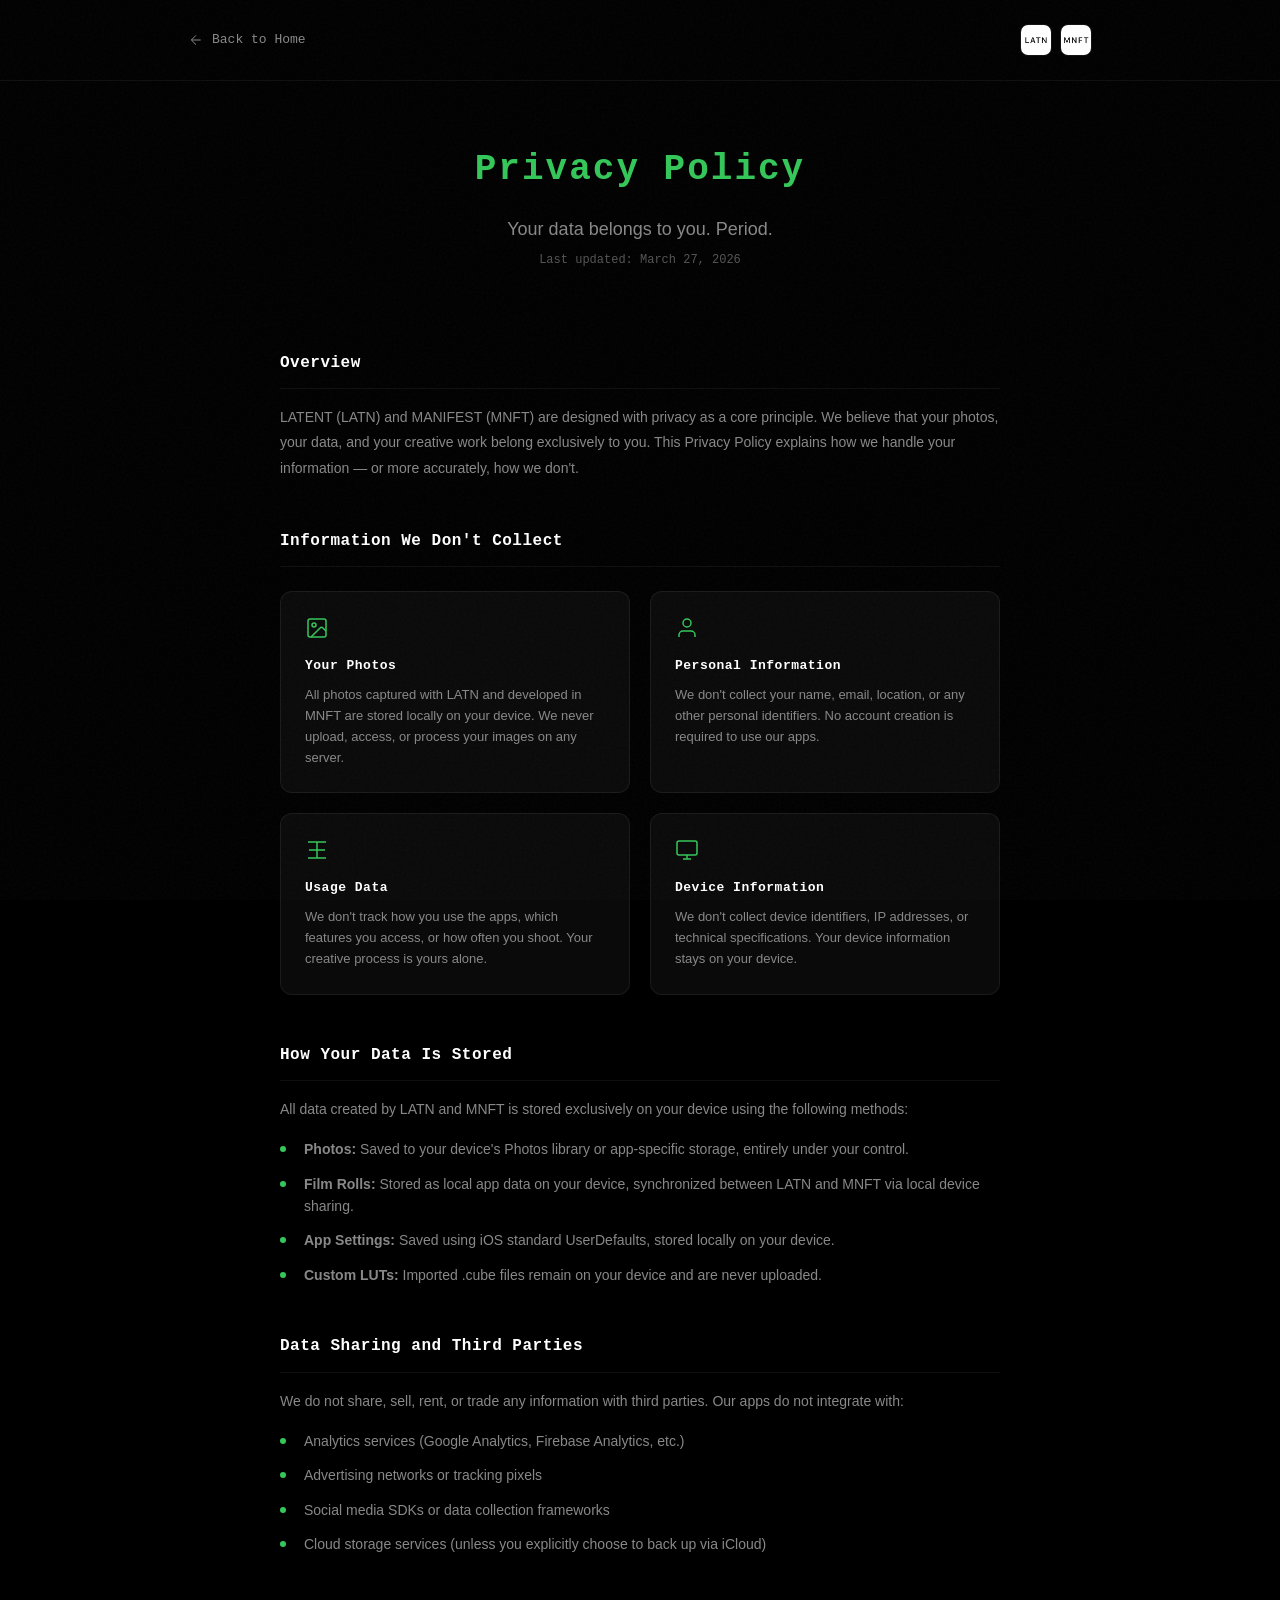
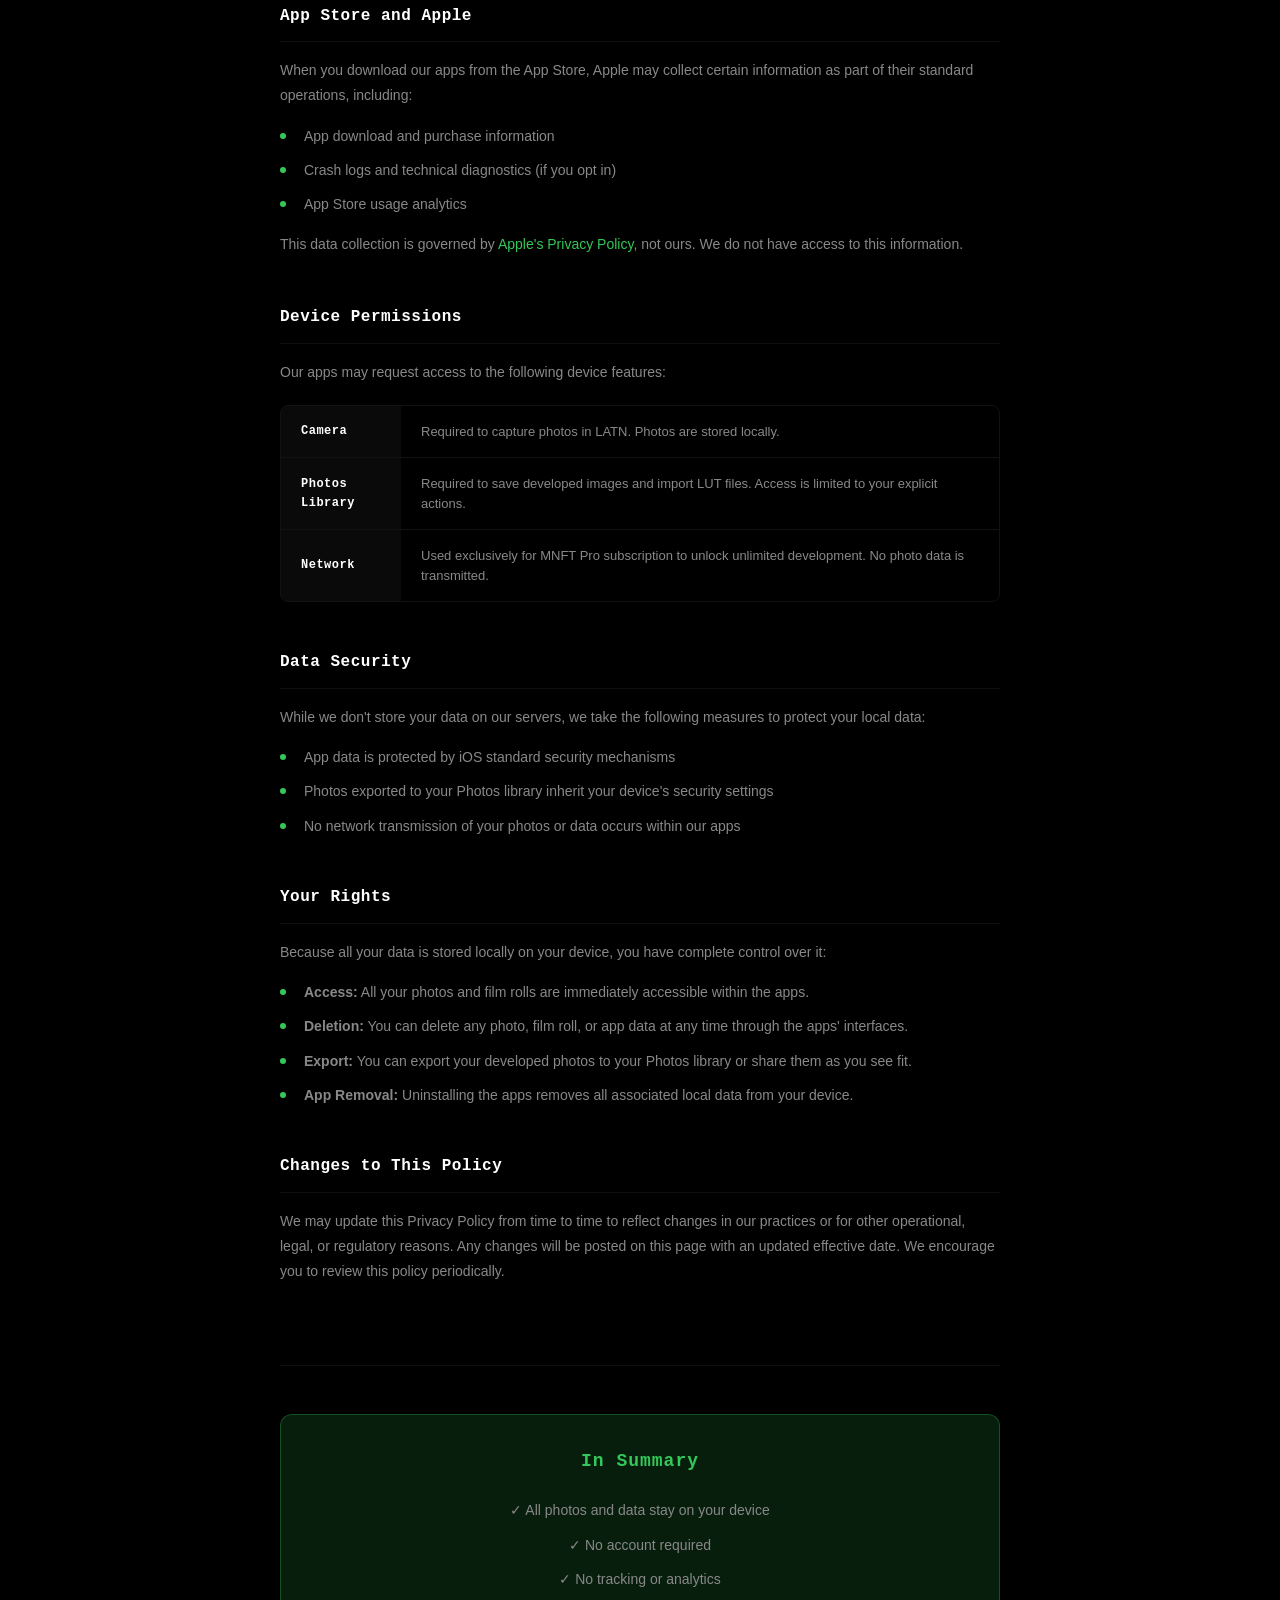
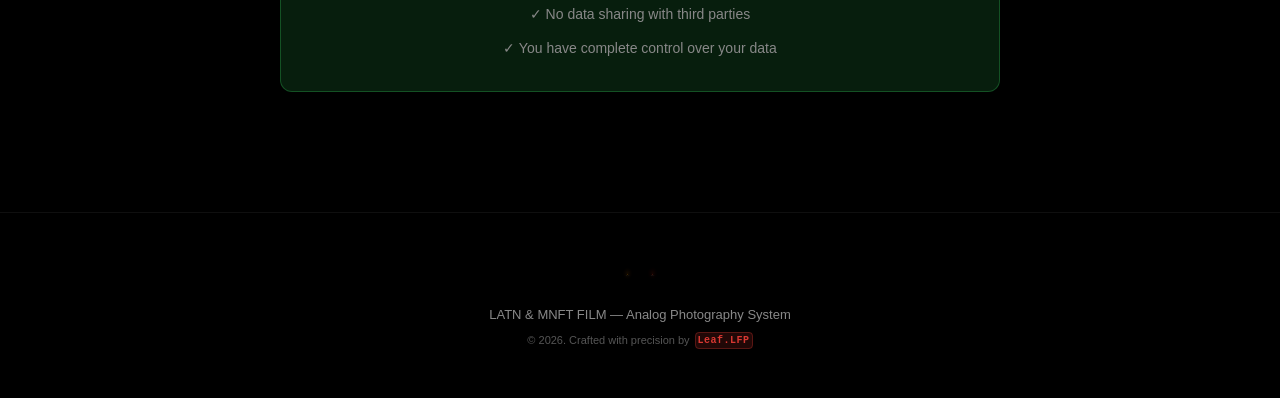
==== privacy.html @ 9d6c6aa2 "Add privacy policy page with Learn More button - Add Learn More button to privacy section on homepag" ====
<!DOCTYPE html>
<html lang="en">
<head>
    <meta charset="UTF-8">
    <meta name="viewport" content="width=device-width, initial-scale=1.0">
    <title>Privacy Policy — LATENT & MANIFEST</title>
    <meta name="description" content="Privacy Policy for LATENT & MANIFEST Analog Photography System">
    <link rel="stylesheet" href="css/style.css">
    <link rel="stylesheet" href="css/privacy.css">
    <link rel="icon" type="image/jpeg" href="assets/images/LATN-B.jpg">
</head>
<body>
    <!-- 全局胶片颗粒 -->
    <div class="grain-overlay"></div>

    <!-- Header -->
    <header class="privacy-header">
        <div class="container">
            <a href="index.html" class="back-link">
                <svg viewBox="0 0 24 24" fill="none" stroke="currentColor" stroke-width="1.5">
                    <line x1="19" y1="12" x2="5" y2="12"/>
                    <polyline points="12 19 5 12 12 5"/>
                </svg>
                <span data-i18n="back-home">返回首页</span>
            </a>
            <div class="header-brand">
                <img src="assets/images/LATN-W.jpg" alt="LATENT" class="header-icon" />
                <img src="assets/images/MNFT-W.jpg" alt="MANIFEST" class="header-icon" />
            </div>
        </div>
    </header>

    <!-- Main Content -->
    <main class="privacy-main">
        <div class="container">
            <div class="privacy-hero">
                <h1 class="privacy-title" data-i18n="privacy-title">Privacy Policy</h1>
                <p class="privacy-subtitle" data-i18n="privacy-subtitle">Your data belongs to you. Period.</p>
                <p class="privacy-date" data-i18n="privacy-date">Last updated: March 27, 2026</p>
            </div>

            <div class="privacy-content">
                <!-- Overview -->
                <section class="privacy-section-detail">
                    <h2 data-i18n="overview-title">Overview</h2>
                    <p data-i18n="overview-desc">LATENT (LATN) and MANIFEST (MNFT) are designed with privacy as a core principle. We believe that your photos, your data, and your creative work belong exclusively to you. This Privacy Policy explains how we handle your information — or more accurately, how we don't.</p>
                </section>

                <!-- Data Collection -->
                <section class="privacy-section-detail">
                    <h2 data-i18n="collection-title">Information We Don't Collect</h2>
                    <div class="privacy-grid">
                        <div class="privacy-item">
                            <div class="privacy-item-icon">
                                <svg viewBox="0 0 24 24" fill="none" stroke="currentColor" stroke-width="1.5">
                                    <rect x="3" y="3" width="18" height="18" rx="2"/>
                                    <circle cx="9" cy="9" r="2"/>
                                    <path d="M21 15l-3.086-3.086a2 2 0 0 0-2.828 0L6 21"/>
                                </svg>
                            </div>
                            <h3 data-i18n="collection-photos-title">Your Photos</h3>
                            <p data-i18n="collection-photos-desc">All photos captured with LATN and developed in MNFT are stored locally on your device. We never upload, access, or process your images on any server.</p>
                        </div>
                        <div class="privacy-item">
                            <div class="privacy-item-icon">
                                <svg viewBox="0 0 24 24" fill="none" stroke="currentColor" stroke-width="1.5">
                                    <path d="M20 21v-2a4 4 0 0 0-4-4H8a4 4 0 0 0-4 4v2"/>
                                    <circle cx="12" cy="7" r="4"/>
                                </svg>
                            </div>
                            <h3 data-i18n="collection-personal-title">Personal Information</h3>
                            <p data-i18n="collection-personal-desc">We don't collect your name, email, location, or any other personal identifiers. No account creation is required to use our apps.</p>
                        </div>
                        <div class="privacy-item">
                            <div class="privacy-item-icon">
                                <svg viewBox="0 0 24 24" fill="none" stroke="currentColor" stroke-width="1.5">
                                    <path d="M12 20h9M12 20V4m0 16l-9 0M12 4l9 0M12 4l-9 0"/>
                                    <line x1="4" y1="12" x2="20" y2="12"/>
                                </svg>
                            </div>
                            <h3 data-i18n="collection-usage-title">Usage Data</h3>
                            <p data-i18n="collection-usage-desc">We don't track how you use the apps, which features you access, or how often you shoot. Your creative process is yours alone.</p>
                        </div>
                        <div class="privacy-item">
                            <div class="privacy-item-icon">
                                <svg viewBox="0 0 24 24" fill="none" stroke="currentColor" stroke-width="1.5">
                                    <rect x="2" y="3" width="20" height="14" rx="2" ry="2"/>
                                    <line x1="8" y1="21" x2="16" y2="21"/>
                                    <line x1="12" y1="17" x2="12" y2="21"/>
                                </svg>
                            </div>
                            <h3 data-i18n="collection-device-title">Device Information</h3>
                            <p data-i18n="collection-device-desc">We don't collect device identifiers, IP addresses, or technical specifications. Your device information stays on your device.</p>
                        </div>
                    </div>
                </section>

                <!-- Local Storage -->
                <section class="privacy-section-detail">
                    <h2 data-i18n="storage-title">How Your Data Is Stored</h2>
                    <p data-i18n="storage-intro">All data created by LATN and MNFT is stored exclusively on your device using the following methods:</p>
                    <ul class="privacy-list">
                        <li data-i18n="storage-item1"><strong>Photos:</strong> Saved to your device's Photos library or app-specific storage, entirely under your control.</li>
                        <li data-i18n="storage-item2"><strong>Film Rolls:</strong> Stored as local app data on your device, synchronized between LATN and MNFT via local device sharing.</li>
                        <li data-i18n="storage-item3"><strong>App Settings:</strong> Saved using iOS standard UserDefaults, stored locally on your device.</li>
                        <li data-i18n="storage-item4"><strong>Custom LUTs:</strong> Imported .cube files remain on your device and are never uploaded.</li>
                    </ul>
                </section>

                <!-- Data Sharing -->
                <section class="privacy-section-detail">
                    <h2 data-i18n="sharing-title">Data Sharing and Third Parties</h2>
                    <p data-i18n="sharing-desc">We do not share, sell, rent, or trade any information with third parties. Our apps do not integrate with:</p>
                    <ul class="privacy-list">
                        <li data-i18n="sharing-item1">Analytics services (Google Analytics, Firebase Analytics, etc.)</li>
                        <li data-i18n="sharing-item2">Advertising networks or tracking pixels</li>
                        <li data-i18n="sharing-item3">Social media SDKs or data collection frameworks</li>
                        <li data-i18n="sharing-item4">Cloud storage services (unless you explicitly choose to back up via iCloud)</li>
                    </ul>
                </section>

                <!-- App Store Data -->
                <section class="privacy-section-detail">
                    <h2 data-i18n="appstore-title">App Store and Apple</h2>
                    <p data-i18n="appstore-desc">When you download our apps from the App Store, Apple may collect certain information as part of their standard operations, including:</p>
                    <ul class="privacy-list">
                        <li data-i18n="appstore-item1">App download and purchase information</li>
                        <li data-i18n="appstore-item2">Crash logs and technical diagnostics (if you opt in)</li>
                        <li data-i18n="appstore-item3">App Store usage analytics</li>
                    </ul>
                    <p data-i18n="appstore-note">This data collection is governed by <a href="https://www.apple.com/legal/privacy/" target="_blank" rel="noopener noreferrer">Apple's Privacy Policy</a>, not ours. We do not have access to this information.</p>
                </section>

                <!-- Permissions -->
                <section class="privacy-section-detail">
                    <h2 data-i18n="permissions-title">Device Permissions</h2>
                    <p data-i18n="permissions-desc">Our apps may request access to the following device features:</p>
                    <div class="permissions-table">
                        <div class="permission-row">
                            <div class="permission-name" data-i18n="perm-camera">Camera</div>
                            <div class="permission-purpose" data-i18n="perm-camera-desc">Required to capture photos in LATN. Photos are stored locally.</div>
                        </div>
                        <div class="permission-row">
                            <div class="permission-name" data-i18n="perm-photos">Photos Library</div>
                            <div class="permission-purpose" data-i18n="perm-photos-desc">Required to save developed images and import LUT files. Access is limited to your explicit actions.</div>
                        </div>
                        <div class="permission-row">
                            <div class="permission-name" data-i18n="perm-network">Network</div>
                            <div class="permission-purpose" data-i18n="perm-network-desc">Used exclusively for MNFT Pro subscription to unlock unlimited development. No photo data is transmitted.</div>
                        </div>
                    </div>
                </section>

                <!-- Data Security -->
                <section class="privacy-section-detail">
                    <h2 data-i18n="security-title">Data Security</h2>
                    <p data-i18n="security-desc">While we don't store your data on our servers, we take the following measures to protect your local data:</p>
                    <ul class="privacy-list">
                        <li data-i18n="security-item1">App data is protected by iOS standard security mechanisms</li>
                        <li data-i18n="security-item2">Photos exported to your Photos library inherit your device's security settings</li>
                        <li data-i18n="security-item3">No network transmission of your photos or data occurs within our apps</li>
                    </ul>
                </section>

                <!-- Your Rights -->
                <section class="privacy-section-detail">
                    <h2 data-i18n="rights-title">Your Rights</h2>
                    <p data-i18n="rights-desc">Because all your data is stored locally on your device, you have complete control over it:</p>
                    <ul class="privacy-list">
                        <li data-i18n="rights-item1"><strong>Access:</strong> All your photos and film rolls are immediately accessible within the apps.</li>
                        <li data-i18n="rights-item2"><strong>Deletion:</strong> You can delete any photo, film roll, or app data at any time through the apps' interfaces.</li>
                        <li data-i18n="rights-item3"><strong>Export:</strong> You can export your developed photos to your Photos library or share them as you see fit.</li>
                        <li data-i18n="rights-item4"><strong>App Removal:</strong> Uninstalling the apps removes all associated local data from your device.</li>
                    </ul>
                </section>

                <!-- Changes -->
                <section class="privacy-section-detail">
                    <h2 data-i18n="changes-title">Changes to This Policy</h2>
                    <p data-i18n="changes-desc">We may update this Privacy Policy from time to time to reflect changes in our practices or for other operational, legal, or regulatory reasons. Any changes will be posted on this page with an updated effective date. We encourage you to review this policy periodically.</p>
                </section>

                <!-- Summary -->
                <section class="privacy-summary">
                    <div class="summary-box">
                        <h2 data-i18n="summary-title">In Summary</h2>
                        <ul class="summary-list">
                            <li data-i18n="summary-item1">✓ All photos and data stay on your device</li>
                            <li data-i18n="summary-item2">✓ No account required</li>
                            <li data-i18n="summary-item3">✓ No tracking or analytics</li>
                            <li data-i18n="summary-item4">✓ No data sharing with third parties</li>
                            <li data-i18n="summary-item5">✓ You have complete control over your data</li>
                        </ul>
                    </div>
                </section>
            </div>
        </div>
    </main>

    <!-- Footer -->
    <footer class="footer privacy-footer">
        <div class="container">
            <div class="footer-content">
                <div class="footer-brand">
                    <img src="assets/images/LATN-LD.jpg" alt="LATENT" class="footer-logo" />
                    <img src="assets/images/MNFT-LD.jpg" alt="MANIFEST" class="footer-logo" />
                </div>
                <p class="footer-text">LATN & MNFT FILM — <span data-i18n="footer-text">Analog Photography System</span></p>
                <p class="footer-copyright">&copy; 2026. Crafted with precision by <a href="https://xhslink.com/m/6R2pUaW3pdJ" target="_blank" rel="noopener noreferrer" class="app-tag app-tag--manifest">Leaf.LFP</a></p>
            </div>
        </div>
    </footer>

    <script src="js/main.js"></script>
    <script>
        // 多语言配置
        const i18n = {
            'zh-CN': {
                'back-home': '返回首页',
                'privacy-title': '隐私政策',
                'privacy-subtitle': '你的数据只属于你。仅此而已。',
                'privacy-date': '最后更新：2026年3月27日',
                'overview-title': '概述',
                'overview-desc': 'LATENT (LATN) 和 MANIFEST (MNFT) 将隐私作为核心设计原则。我们相信你的照片、数据和创作成果完全属于你。本隐私政策说明了我们如何处理你的信息——更准确地说，是我们如何不处理你的信息。',
                'collection-title': '我们不收集的信息',
                'collection-photos-title': '你的照片',
                'collection-photos-desc': '所有使用 LATN 拍摄并在 MNFT 中冲洗的照片都存储在你的设备本地。我们从不将图片上传到任何服务器，也不访问或处理你的图像。',
                'collection-personal-title': '个人信息',
                'collection-personal-desc': '我们不收集你的姓名、邮箱、位置或任何其他个人识别信息。使用我们的应用无需创建账户。',
                'collection-usage-title': '使用数据',
                'collection-usage-desc': '我们不追踪你如何使用应用、访问哪些功能或拍摄频率。你的创作过程只属于你自己。',
                'collection-device-title': '设备信息',
                'collection-device-desc': '我们不收集设备标识符、IP 地址或技术规格。你的设备信息保留在你的设备上。',
                'storage-title': '数据如何存储',
                'storage-intro': 'LATN 和 MNFT 创建的所有数据都仅存储在你的设备上，使用以下方式：',
                'storage-item1': '<strong>照片：</strong>保存到你的设备照片库或应用专属存储空间，完全由你控制。',
                'storage-item2': '<strong>胶卷：</strong>作为本地应用数据存储在你的设备上，通过本地设备共享在 LATN 和 MNFT 之间同步。',
                'storage-item3': '<strong>应用设置：</strong>使用 iOS 标准 UserDefaults 保存，存储在设备本地。',
                'storage-item4': '<strong>自定义 LUT：</strong>导入的 .cube 文件保留在你的设备上，从不上传。',
                'sharing-title': '数据分享与第三方',
                'sharing-desc': '我们不会与第三方分享、出售、出租或交易任何信息。我们的应用不集成：',
                'sharing-item1': '分析服务（Google Analytics、Firebase Analytics 等）',
                'sharing-item2': '广告网络或追踪像素',
                'sharing-item3': '社交媒体 SDK 或数据收集框架',
                'sharing-item4': '云存储服务（除非你明确选择通过 iCloud 备份）',
                'appstore-title': 'App Store 与 Apple',
                'appstore-desc': '当你从 App Store 下载我们的应用时，Apple 可能会作为其标准运营的一部分收集某些信息，包括：',
                'appstore-item1': '应用下载和购买信息',
                'appstore-item2': '崩溃日志和技术诊断（如果你选择加入）',
                'appstore-item3': 'App Store 使用分析',
                'appstore-note': '这些数据收集受 <a href="https://www.apple.com/legal/privacy/" target="_blank" rel="noopener noreferrer">Apple 隐私政策</a> 管辖，而非我们的政策。我们无法访问这些信息。',
                'permissions-title': '设备权限',
                'permissions-desc': '我们的应用可能会请求访问以下设备功能：',
                'perm-camera': '相机',
                'perm-camera-desc': 'LATN 拍摄照片所需。照片存储在本地。',
                'perm-photos': '照片库',
                'perm-photos-desc': '保存冲洗后的图像和导入 LUT 文件所需。访问仅限于你的明确操作。',
                'perm-network': '网络访问',
                'perm-network-desc': '仅用于 MNFT Pro 订阅以解锁无限冲洗数量。不传输任何照片数据。',
                'security-title': '数据安全',
                'security-desc': '虽然我们不在服务器上存储你的数据，但我们采取以下措施保护你的本地数据：',
                'security-item1': '应用数据受 iOS 标准安全机制保护',
                'security-item2': '导出到照片库的照片继承你设备的安全设置',
                'security-item3': '我们的应用内不会传输你的照片或数据到网络',
                'rights-title': '你的权利',
                'rights-desc': '因为你的所有数据都存储在你的设备本地，你拥有完全的控制权：',
                'rights-item1': '<strong>访问：</strong>你的所有照片和胶卷都可以在应用内立即访问。',
                'rights-item2': '<strong>删除：</strong>你可以随时通过应用界面删除任何照片、胶卷或应用数据。',
                'rights-item3': '<strong>导出：</strong>你可以将冲洗后的照片导出到照片库或按你的意愿分享。',
                'rights-item4': '<strong>应用移除：</strong>卸载应用会从你的设备中删除所有关联的本地数据。',
                'children-title': '儿童隐私',
                'children-desc': '我们的应用不会故意收集13岁以下儿童的任何个人信息。由于我们不收集任何人的个人信息，我们的应用本质上符合包括 COPPA 和 GDPR-K 在内的儿童隐私法规。',
                'changes-title': '政策变更',
                'changes-desc': '我们可能会不时更新本隐私政策，以反映我们的实践变化或其他运营、法律或监管原因。任何变更都将发布在此页面上，并更新生效日期。我们鼓励你定期查看本政策。',
                'contact-title': '联系我们',
                'contact-desc': '如果你对本隐私政策或我们的隐私实践有任何问题、疑虑或请求，请联系我们：',
                'contact-email': '邮箱：<a href="mailto:privacy@latentmanifest.app">privacy@latentmanifest.app</a>',
                'contact-response': '我们力争在48小时内回复所有隐私相关的咨询。',
                'summary-title': '总结',
                'summary-item1': '✓ 所有照片和数据都保留在你的设备上',
                'summary-item2': '✓ 无需创建账户',
                'summary-item3': '✓ 无追踪或分析',
                'summary-item4': '✓ 不与第三方分享数据',
                'summary-item5': '✓ 你对数据拥有完全控制权',
                'footer-text': '胶片摄影系统'
            },
            'en': {
                'back-home': 'Back to Home',
                'privacy-title': 'Privacy Policy',
                'privacy-subtitle': 'Your data belongs to you. Period.',
                'privacy-date': 'Last updated: March 27, 2026',
                'overview-title': 'Overview',
                'overview-desc': 'LATENT (LATN) and MANIFEST (MNFT) are designed with privacy as a core principle. We believe that your photos, your data, and your creative work belong exclusively to you. This Privacy Policy explains how we handle your information — or more accurately, how we don\'t.',
                'collection-title': 'Information We Don\'t Collect',
                'collection-photos-title': 'Your Photos',
                'collection-photos-desc': 'All photos captured with LATN and developed in MNFT are stored locally on your device. We never upload, access, or process your images on any server.',
                'collection-personal-title': 'Personal Information',
                'collection-personal-desc': 'We don\'t collect your name, email, location, or any other personal identifiers. No account creation is required to use our apps.',
                'collection-usage-title': 'Usage Data',
                'collection-usage-desc': 'We don\'t track how you use the apps, which features you access, or how often you shoot. Your creative process is yours alone.',
                'collection-device-title': 'Device Information',
                'collection-device-desc': 'We don\'t collect device identifiers, IP addresses, or technical specifications. Your device information stays on your device.',
                'storage-title': 'How Your Data Is Stored',
                'storage-intro': 'All data created by LATN and MNFT is stored exclusively on your device using the following methods:',
                'storage-item1': '<strong>Photos:</strong> Saved to your device\'s Photos library or app-specific storage, entirely under your control.',
                'storage-item2': '<strong>Film Rolls:</strong> Stored as local app data on your device, synchronized between LATN and MNFT via local device sharing.',
                'storage-item3': '<strong>App Settings:</strong> Saved using iOS standard UserDefaults, stored locally on your device.',
                'storage-item4': '<strong>Custom LUTs:</strong> Imported .cube files remain on your device and are never uploaded.',
                'sharing-title': 'Data Sharing and Third Parties',
                'sharing-desc': 'We do not share, sell, rent, or trade any information with third parties. Our apps do not integrate with:',
                'sharing-item1': 'Analytics services (Google Analytics, Firebase Analytics, etc.)',
                'sharing-item2': 'Advertising networks or tracking pixels',
                'sharing-item3': 'Social media SDKs or data collection frameworks',
                'sharing-item4': 'Cloud storage services (unless you explicitly choose to back up via iCloud)',
                'appstore-title': 'App Store and Apple',
                'appstore-desc': 'When you download our apps from the App Store, Apple may collect certain information as part of their standard operations, including:',
                'appstore-item1': 'App download and purchase information',
                'appstore-item2': 'Crash logs and technical diagnostics (if you opt in)',
                'appstore-item3': 'App Store usage analytics',
                'appstore-note': 'This data collection is governed by <a href="https://www.apple.com/legal/privacy/" target="_blank" rel="noopener noreferrer">Apple\'s Privacy Policy</a>, not ours. We do not have access to this information.',
                'permissions-title': 'Device Permissions',
                'permissions-desc': 'Our apps may request access to the following device features:',
                'perm-camera': 'Camera',
                'perm-camera-desc': 'Required to capture photos in LATN. Photos are stored locally.',
                'perm-photos': 'Photos Library',
                'perm-photos-desc': 'Required to save developed images and import LUT files. Access is limited to your explicit actions.',
                'perm-network': 'Network',
                'perm-network-desc': 'Used exclusively for MNFT Pro subscription to unlock unlimited development. No photo data is transmitted.',
                'security-title': 'Data Security',
                'security-desc': 'While we don\'t store your data on our servers, we take the following measures to protect your local data:',
                'security-item1': 'App data is protected by iOS standard security mechanisms',
                'security-item2': 'Photos exported to your Photos library inherit your device\'s security settings',
                'security-item3': 'No network transmission of your photos or data occurs within our apps',
                'rights-title': 'Your Rights',
                'rights-desc': 'Because all your data is stored locally on your device, you have complete control over it:',
                'rights-item1': '<strong>Access:</strong> All your photos and film rolls are immediately accessible within the apps.',
                'rights-item2': '<strong>Deletion:</strong> You can delete any photo, film roll, or app data at any time through the apps\' interfaces.',
                'rights-item3': '<strong>Export:</strong> You can export your developed photos to your Photos library or share them as you see fit.',
                'rights-item4': '<strong>App Removal:</strong> Uninstalling the apps removes all associated local data from your device.',
                'children-title': 'Children\'s Privacy',
                'children-desc': 'Our apps do not knowingly collect any personal information from children under the age of 13. Since we don\'t collect personal information from anyone, our apps are inherently compliant with children\'s privacy regulations including COPPA and GDPR-K.',
                'changes-title': 'Changes to This Policy',
                'changes-desc': 'We may update this Privacy Policy from time to time to reflect changes in our practices or for other operational, legal, or regulatory reasons. Any changes will be posted on this page with an updated effective date. We encourage you to review this policy periodically.',
                'contact-title': 'Contact Us',
                'contact-desc': 'If you have any questions, concerns, or requests regarding this Privacy Policy or our privacy practices, please contact us:',
                'contact-email': 'Email: <a href="mailto:privacy@latentmanifest.app">privacy@latentmanifest.app</a>',
                'contact-response': 'We aim to respond to all privacy-related inquiries within 48 hours.',
                'summary-title': 'In Summary',
                'summary-item1': '✓ All photos and data stay on your device',
                'summary-item2': '✓ No account required',
                'summary-item3': '✓ No tracking or analytics',
                'summary-item4': '✓ No data sharing with third parties',
                'summary-item5': '✓ You have complete control over your data',
                'footer-text': 'Analog Photography System'
            }
        };

        function applyLanguage() {
            const userLang = navigator.language || navigator.userLanguage;
            const lang = userLang.startsWith('zh') ? 'zh-CN' : 'en';
            document.documentElement.lang = lang;
            document.querySelectorAll('[data-i18n]').forEach(el => {
                const key = el.getAttribute('data-i18n');
                if (i18n[lang][key]) {
                    el.innerHTML = i18n[lang][key];
                }
            });
        }

        applyLanguage();
    </script>
</body>
</html>
---- css/style.css ----
/* ========================================
   LATENT & MANIFEST — 胶片摄影系统官网
   重构版：参考 ManifestCompanionDetailView 设计语言
   极简 · 暗调 · 胶片美学 · 仪式感
   ======================================== */

:root {
    --color-bg: #000000;
    --color-bg-alt: #0a0a0a;
    --color-surface: rgba(255,255,255,0.04);
    --color-surface-border: rgba(255,255,255,0.07);

    --color-orange: #ff9500;
    --color-orange-dim: rgba(255,149,0,0.15);
    --color-orange-border: rgba(255,149,0,0.3);

    --color-red: #d93832;
    --color-red-dim: rgba(217,56,50,0.15);
    --color-red-border: rgba(217,56,50,0.3);

    --color-green: #34c759;
    --color-green-dim: rgba(52,199,89,0.15);

    --color-text: #ffffff;
    --color-text-secondary: #888888;
    --color-text-muted: #555555;
    --color-divider: rgba(255,255,255,0.06);

    --font-mono: "SF Mono", "Monaco", "Consolas", "Liberation Mono", monospace;
    --font-system: -apple-system, BlinkMacSystemFont, "SF Pro Display", "Segoe UI", Roboto, "Helvetica Neue", Arial, sans-serif;

    --container-max: 960px;
    --section-gap: 120px;
    --transition: 0.3s ease;
}

/* Reset */
*, *::before, *::after { box-sizing: border-box; margin: 0; padding: 0; }
html { scroll-behavior: smooth; font-size: 16px; }

body {
    font-family: var(--font-system);
    background: var(--color-bg);
    color: var(--color-text);
    line-height: 1.6;
    -webkit-font-smoothing: antialiased;
    overflow-x: hidden;
}

::-webkit-scrollbar { width: 6px; }
::-webkit-scrollbar-track { background: var(--color-bg); }
::-webkit-scrollbar-thumb { background: #2a2a2a; border-radius: 3px; }

.container {
    max-width: var(--container-max);
    margin: 0 auto;
    padding: 0 28px;
}

/* Grain overlay */
.grain-overlay {
    position: fixed;
    inset: 0;
    opacity: 0.03;
    pointer-events: none;
    z-index: 9999;
    background-image: url("data:image/svg+xml,%3Csvg viewBox='0 0 400 400' xmlns='http://www.w3.org/2000/svg'%3E%3Cfilter id='n'%3E%3CfeTurbulence type='fractalNoise' baseFrequency='0.9' numOctaves='4' stitchTiles='stitch'/%3E%3C/filter%3E%3Crect width='400' height='400' filter='url(%23n)'/%3E%3C/svg%3E");
    animation: grain 8s steps(10) infinite;
}

@keyframes grain {
    0%, 100% { transform: translate(0,0); }
    10% { transform: translate(-5%,-5%); }
    30% { transform: translate(5%,-5%); }
    50% { transform: translate(-5%,5%); }
    70% { transform: translate(5%,5%); }
    90% { transform: translate(-5%,0); }
}

/* ========================================
   Hero
   ======================================== */
.hero {
    min-height: 100vh;
    display: flex;
    flex-direction: column;
    justify-content: center;
    align-items: center;
    padding: 80px 28px;
    position: relative;
}

.hero-content {
    text-align: center;
    max-width: 600px;
}

.hero-icons {
    display: flex;
    align-items: center;
    justify-content: center;
    gap: 20px;
    margin-bottom: 40px;
    opacity: 0;
    animation: fadeUp 1s ease forwards 0.2s;
}

.hero-icon-wrapper {
    width: 72px;
    height: 72px;
    border-radius: 18px;
    overflow: hidden;
    border: 1px solid var(--color-surface-border);
}

.hero-app-icon {
    width: 100%;
    height: 100%;
    object-fit: cover;
}

.hero-icon-connector {
    color: rgba(255,255,255,0.2);
}

.hero-title {
    margin-bottom: 20px;
    opacity: 0;
    animation: fadeUp 1s ease forwards 0.4s;
}

.title-main {
    font-family: var(--font-mono);
    font-size: clamp(20px, 5vw, 28px);
    font-weight: 700;
    letter-spacing: 2px;
    display: block;
}

.hero-brand-tags {
    display: flex;
    align-items: center;
    justify-content: center;
    gap: 6px;
    margin-bottom: 24px;
    opacity: 0;
    animation: fadeUp 1s ease forwards 0.6s;
}

.brand-tag {
    font-family: var(--font-mono);
    font-size: 11px;
    font-weight: 500;
    letter-spacing: 3px;
}

.brand-tag--latent { color: var(--color-orange); opacity: 0.8; }
.brand-tag--manifest { color: var(--color-red); opacity: 0.8; }
.brand-tag-plus {
    font-family: var(--font-mono);
    font-size: 11px;
    color: rgba(255,255,255,0.25);
}

.hero-subtitle {
    font-size: clamp(18px, 4vw, 24px);
    font-weight: 300;
    color: var(--color-text-secondary);
    letter-spacing: 0.1em;
    margin-bottom: 12px;
    opacity: 0;
    animation: fadeIn 1s ease forwards 0.8s;
}

.hero-tagline {
    font-size: 14px;
    color: var(--color-text-muted);
    opacity: 0;
    animation: fadeIn 1s ease forwards 1s;
}

.hero-credit {
    font-family: var(--font-mono);
    font-size: 11px;
    color: var(--color-text-muted);
    letter-spacing: 0.5px;
    margin-top: 12px;
    opacity: 0;
    animation: fadeIn 1s ease forwards 1.2s;
}

.scroll-indicator {
    position: absolute;
    bottom: 40px;
    left: 50%;
    transform: translateX(-50%);
    opacity: 0;
    animation: fadeIn 1s ease forwards 1.4s;
}

.scroll-line {
    width: 1px;
    height: 48px;
    background: linear-gradient(to bottom, var(--color-text-muted), transparent);
    animation: scrollPulse 2s ease-in-out infinite;
}

@keyframes fadeUp {
    from { opacity: 0; transform: translateY(24px); }
    to { opacity: 1; transform: translateY(0); }
}
@keyframes fadeIn {
    from { opacity: 0; }
    to { opacity: 1; }
}
@keyframes scrollPulse {
    0%, 100% { opacity: 0.3; transform: scaleY(0.8); }
    50% { opacity: 1; transform: scaleY(1); }
}

/* ========================================
   Section Base
   ======================================== */
.section {
    padding: var(--section-gap) 0;
}

.section-label {
    display: flex;
    align-items: center;
    gap: 10px;
    margin-bottom: 40px;
}

.label-bar {
    width: 12px;
    height: 2px;
    background: var(--color-orange);
    border-radius: 1px;
}
.label-bar--orange { background: var(--color-orange); }
.label-bar--red { background: var(--color-red); }
.label-bar--green { background: var(--color-green); }

.label-text {
    font-family: var(--font-mono);
    font-size: 18px;
    font-weight: 700;
    letter-spacing: 2px;
    color: rgba(255,149,0,0.8);
}
.label-text--orange { color: rgba(255,149,0,0.8); }
.label-text--red { color: rgba(217,56,50,0.8); }
.label-text--green { color: rgba(52,199,89,0.8); }

/* ========================================
   Philosophy Section
   ======================================== */
.philosophy-section {
    background: var(--color-bg);
}

.philosophy-cards {
    display: grid;
    grid-template-columns: repeat(3, 1fr);
    gap: 20px;
}

.philosophy-card {
    display: flex;
    flex-direction: column;
    gap: 0;
    padding: 24px;
    background: var(--color-surface);
    border: 1px solid var(--color-surface-border);
    border-radius: 12px;
}

.philosophy-icon {
    flex-shrink: 0;
    width: 20px;
    margin-bottom: 16px;
    color: var(--color-orange);
}
.philosophy-icon--red { color: var(--color-red); }
.philosophy-icon--warm { color: #ffcc00; }

.philosophy-icon svg {
    width: 18px;
    height: 18px;
}

.philosophy-card h3 {
    font-family: var(--font-mono);
    font-size: 13px;
    font-weight: 600;
    letter-spacing: 0.5px;
    margin-bottom: 6px;
}

.philosophy-card p {
    font-size: 13px;
    color: var(--color-text-secondary);
    line-height: 1.7;
}

/* ========================================
   App Sections (LATENT & MANIFEST)
   ======================================== */
.app-section {
    background: var(--color-bg-alt);
}

.app-section--dark {
    background: var(--color-bg);
}

.app-hero-row {
    display: grid;
    grid-template-columns: 1fr 1fr;
    gap: 60px;
    align-items: center;
    margin-bottom: 60px;
}

.app-hero-row--reverse {
    direction: rtl;
}
.app-hero-row--reverse > * {
    direction: ltr;
}

.app-hero-icon-row {
    display: flex;
    align-items: center;
    gap: 16px;
    margin-bottom: 20px;
}

.app-section-icon {
    width: 56px;
    height: 56px;
    border-radius: 14px;
    border: 1px solid var(--color-surface-border);
}

.app-hero-name {
    font-family: var(--font-mono);
    font-size: 24px;
    font-weight: 700;
    letter-spacing: 3px;
    color: var(--color-orange);
}

.app-hero-name--red {
    color: var(--color-red);
}

.app-hero-role {
    font-size: 12px;
    color: var(--color-text-muted);
    letter-spacing: 1px;
}

.app-hero-desc {
    font-size: 14px;
    color: var(--color-text-secondary);
    line-height: 1.8;
}

/* Feature Grid */
.feature-grid {
    display: grid;
    grid-template-columns: repeat(3, 1fr);
    gap: 16px;
}

.feature-card {
    padding: 24px;
    background: var(--color-surface);
    border: 1px solid var(--color-surface-border);
    border-radius: 12px;
    transition: border-color var(--transition), transform var(--transition);
}

.feature-card:hover {
    border-color: var(--color-orange-border);
    transform: translateY(-2px);
}

.feature-card--red:hover {
    border-color: var(--color-red-border);
}

.feature-card-icon {
    width: 20px;
    height: 20px;
    color: var(--color-orange);
    margin-bottom: 16px;
}

.feature-card--red .feature-card-icon {
    color: var(--color-red);
}

.feature-card-icon svg {
    width: 20px;
    height: 20px;
}

.feature-card h4 {
    font-family: var(--font-mono);
    font-size: 13px;
    font-weight: 600;
    letter-spacing: 0.5px;
    margin-bottom: 8px;
}

.feature-card p {
    font-size: 12px;
    color: var(--color-text-secondary);
    line-height: 1.6;
}

/* ========================================
   Viewfinder Mockup (LATENT)
   ======================================== */
.app-visual {
    display: flex;
    justify-content: center;
}

.viewfinder-mockup {
    width: 100%;
    max-width: 340px;
    aspect-ratio: 1;
    background: #0a0a0a;
    border: 1px solid rgba(255,255,255,0.1);
    border-radius: 4px;
    overflow: hidden;
    position: relative;
}

.viewfinder-frame {
    position: absolute;
    inset: 0;
    display: flex;
    flex-direction: column;
    justify-content: space-between;
    padding: 20px;
}

.viewfinder-grid {
    position: absolute;
    inset: 0;
    background:
        linear-gradient(90deg, transparent 32.5%, rgba(255,255,255,0.08) 33%, transparent 33.5%),
        linear-gradient(90deg, transparent 65.5%, rgba(255,255,255,0.08) 66%, transparent 66.5%),
        linear-gradient(transparent 32.5%, rgba(255,255,255,0.08) 33%, transparent 33.5%),
        linear-gradient(transparent 65.5%, rgba(255,255,255,0.08) 66%, transparent 66.5%);
    pointer-events: none;
}

.viewfinder-info {
    display: flex;
    justify-content: space-between;
    position: relative;
    z-index: 1;
}

.vf-label {
    font-family: var(--font-mono);
    font-size: 10px;
    color: rgba(255,255,255,0.4);
    padding: 3px 6px;
    background: rgba(0,0,0,0.6);
    border: 1px solid rgba(255,255,255,0.1);
    border-radius: 2px;
    letter-spacing: 0.5px;
}

.viewfinder-center-mark {
    position: absolute;
    top: 50%;
    left: 50%;
    transform: translate(-50%, -50%);
    width: 24px;
    height: 24px;
    border: 1px solid rgba(255,255,255,0.15);
    border-radius: 50%;
}

.viewfinder-center-mark::before,
.viewfinder-center-mark::after {
    content: '';
    position: absolute;
    background: rgba(255,255,255,0.15);
}
.viewfinder-center-mark::before {
    width: 1px; height: 8px;
    top: 50%; left: 50%;
    transform: translate(-50%, -50%);
}
.viewfinder-center-mark::after {
    width: 8px; height: 1px;
    top: 50%; left: 50%;
    transform: translate(-50%, -50%);
}

.shutter-btn-wrap {
    display: flex;
    justify-content: center;
    position: relative;
    z-index: 1;
}

.shutter-button {
    width: 56px;
    height: 56px;
    border: 2px solid rgba(255,255,255,0.3);
    border-radius: 50%;
    position: relative;
    cursor: pointer;
    transition: all 0.2s ease;
}

.shutter-button::after {
    content: '';
    position: absolute;
    inset: 6px;
    border: 1px solid rgba(255,255,255,0.15);
    border-radius: 50%;
    background: rgba(0,0,0,0.5);
}

.shutter-button:hover {
    border-color: var(--color-orange);
}

/* ========================================
   Darkroom Mockup (MANIFEST)
   ======================================== */
.darkroom-mockup {
    width: 100%;
    max-width: 340px;
    aspect-ratio: 3/4;
    background: rgb(20, 5, 5);
    border: 1px solid rgba(255,255,255,0.08);
    border-radius: 4px;
    overflow: hidden;
    position: relative;
    display: flex;
    align-items: center;
    justify-content: center;
}

.safelight {
    position: absolute;
    top: 40px;
    left: 50%;
    transform: translateX(-50%);
    width: 100px;
    height: 100px;
    background: radial-gradient(circle, var(--color-red) 0%, transparent 70%);
    border-radius: 50%;
    opacity: 0.5;
    animation: safelightPulse 4s ease-in-out infinite;
}

@keyframes safelightPulse {
    0%, 100% { opacity: 0.3; transform: translateX(-50%) scale(0.9); }
    50% { opacity: 0.6; transform: translateX(-50%) scale(1.1); }
}

.darkroom-content {
    position: relative;
    z-index: 1;
    display: flex;
    flex-direction: column;
    align-items: center;
    gap: 24px;
}

.developing-tray {
    width: 220px;
    height: 120px;
    background: linear-gradient(180deg, #1a1a1a 0%, #0a0a0a 100%);
    border: 1px solid rgba(255,255,255,0.08);
    border-radius: 2px;
    position: relative;
    overflow: hidden;
    display: flex;
    align-items: flex-end;
    justify-content: center;
    gap: 16px;
    padding-bottom: 12px;
}

.tray-liquid {
    position: absolute;
    inset: 0;
    background: linear-gradient(180deg, rgba(139,0,0,0.08) 0%, rgba(139,0,0,0.03) 100%);
    animation: liquidWave 3s ease-in-out infinite;
}

@keyframes liquidWave {
    0%, 100% { opacity: 0.5; }
    50% { opacity: 0.8; }
}

.frame-slot {
    width: 48px;
    height: 64px;
    border: 1px dashed rgba(255,255,255,0.1);
    border-bottom: none;
    border-radius: 2px 2px 0 0;
    background: rgba(255,255,255,0.02);
    position: relative;
    z-index: 1;
}

.develop-timer {
    display: flex;
    flex-direction: column;
    align-items: center;
    gap: 6px;
}

.timer-label {
    font-family: var(--font-mono);
    font-size: 9px;
    font-weight: 600;
    letter-spacing: 2px;
    color: var(--color-text-muted);
}

.timer-count {
    font-family: var(--font-mono);
    font-size: 20px;
    font-weight: 600;
    color: var(--color-red);
}

/* ========================================
   App Section Screenshots
   ======================================== */
.app-screenshots {
    margin-top: 48px;
}

.screenshots-app-title {
    display: flex;
    align-items: center;
    gap: 12px;
    margin: 48px 0 24px;
}

.screenshots-app-title:first-of-type {
    margin-top: 0;
}

.app-tag {
    font-family: var(--font-mono);
    font-size: 11px;
    font-weight: 700;
    letter-spacing: 2px;
    padding: 6px 12px;
    border-radius: 4px;
}

.app-tag--latent {
    color: var(--color-orange);
    background: var(--color-orange-dim);
    border: 1px solid var(--color-orange-border);
}

.app-tag--manifest {
    color: var(--color-red);
    background: var(--color-red-dim);
    border: 1px solid var(--color-red-border);
}

.app-subtitle {
    font-size: 12px;
    color: var(--color-text-muted);
}

.screenshots-grid {
    display: grid;
    grid-template-columns: repeat(6, 1fr);
    gap: 16px;
}

.screenshot-item {
    display: flex;
    flex-direction: column;
    gap: 8px;
}

.screenshot-img {
    width: 100%;
    border-radius: 12px;
    border: 2px solid rgba(255,255,255,0.15);
    transition: transform var(--transition), border-color var(--transition);
    cursor: pointer;
}

.screenshot-img:hover {
    transform: scale(1.03);
    border-color: rgba(255,255,255,0.3);
}

.screenshot-caption {
    font-family: var(--font-mono);
    font-size: 9px;
    color: var(--color-text-muted);
    letter-spacing: 0.5px;
    text-align: center;
}

/* Lightbox */
.lightbox {
    position: fixed;
    inset: 0;
    background: rgba(0,0,0,0.95);
    display: flex;
    align-items: center;
    justify-content: center;
    z-index: 10000;
    opacity: 0;
    visibility: hidden;
    transition: opacity 0.3s ease, visibility 0.3s ease;
}

.lightbox.active {
    opacity: 1;
    visibility: visible;
}

.lightbox-content {
    position: relative;
    max-width: 90vw;
    max-height: 90vh;
}

.lightbox-img {
    max-width: 100%;
    max-height: 90vh;
    border-radius: 8px;
}

.lightbox-close {
    position: absolute;
    top: -40px;
    right: 0;
    width: 32px;
    height: 32px;
    background: rgba(255,255,255,0.1);
    border: 1px solid rgba(255,255,255,0.2);
    border-radius: 50%;
    color: var(--color-text);
    font-size: 18px;
    cursor: pointer;
    display: flex;
    align-items: center;
    justify-content: center;
    transition: background 0.2s ease;
}

.lightbox-close:hover {
    background: rgba(255,255,255,0.2);
}

/* ========================================
   Workflow Section
   ======================================== */
.workflow-section {
    background: var(--color-bg);
}

.workflow-timeline {
    padding: 24px;
    background: var(--color-surface);
    border: 1px solid var(--color-surface-border);
    border-radius: 12px;
}

.workflow-step {
    display: flex;
    align-items: center;
    gap: 20px;
}

.step-circle {
    flex-shrink: 0;
    width: 36px;
    height: 36px;
    border-radius: 50%;
    background: var(--color-orange-dim);
    border: 1px solid var(--color-orange-border);
    display: flex;
    align-items: center;
    justify-content: center;
}

.step-circle span {
    font-family: var(--font-mono);
    font-size: 10px;
    font-weight: 700;
    color: var(--color-orange);
}

.step-body h3 {
    font-family: var(--font-mono);
    font-size: 13px;
    font-weight: 700;
    letter-spacing: 0.5px;
    margin-bottom: 4px;
}

.step-body p {
    font-size: 12px;
    color: var(--color-text-secondary);
    line-height: 1.6;
}

.step-connector-line {
    width: 1px;
    height: 28px;
    background: rgba(255,149,0,0.25);
    margin-left: 17px;
}

/* ========================================
   Privacy Section
   ======================================== */
.privacy-section {
    background: var(--color-bg-alt);
}

.privacy-learn-more {
    margin-left: auto;
    font-family: var(--font-mono);
    font-size: 12px;
    color: var(--color-green);
    text-decoration: none;
    padding: 6px 14px;
    background: var(--color-green-dim);
    border: 1px solid rgba(52, 199, 89, 0.3);
    border-radius: 6px;
    transition: all 0.2s ease;
}

.privacy-learn-more:hover {
    background: rgba(52, 199, 89, 0.25);
    transform: translateX(2px);
}

@media (max-width: 640px) {
    .section-label {
        flex-wrap: wrap;
    }

    .privacy-learn-more {
        margin-left: 22px;
        margin-top: 8px;
    }
}

.privacy-cards {
    display: grid;
    grid-template-columns: repeat(3, 1fr);
    gap: 20px;
}

.privacy-card {
    display: flex;
    flex-direction: column;
    gap: 0;
    padding: 24px;
    background: var(--color-surface);
    border: 1px solid var(--color-surface-border);
    border-radius: 12px;
}

.privacy-icon {
    flex-shrink: 0;
    width: 20px;
    margin-bottom: 16px;
    color: var(--color-green);
}

.privacy-icon svg {
    width: 18px;
    height: 18px;
}

.privacy-card h4 {
    font-family: var(--font-mono);
    font-size: 13px;
    font-weight: 600;
    letter-spacing: 0.5px;
    margin-bottom: 6px;
}

.privacy-card p {
    font-size: 13px;
    color: var(--color-text-secondary);
    line-height: 1.7;
}

/* ========================================
   Download Section
   ======================================== */
.download-section {
    background: var(--color-bg);
    padding: var(--section-gap) 0;
}

.download-content {
    text-align: center;
    max-width: 480px;
    margin: 0 auto;
}

.download-icons {
    display: flex;
    justify-content: center;
    gap: 16px;
    margin-bottom: 32px;
}

.download-app-icon {
    width: 64px;
    height: 64px;
    border-radius: 16px;
    border: 1px solid var(--color-surface-border);
}

.download-title {
    font-size: clamp(20px, 5vw, 28px);
    font-weight: 500;
    letter-spacing: 0.05em;
    margin-bottom: 12px;
}

.download-subtitle {
    font-size: 13px;
    color: var(--color-text-secondary);
    margin-bottom: 32px;
    line-height: 1.7;
}

.download-btn {
    display: inline-flex;
    align-items: center;
    gap: 12px;
    padding: 14px 28px;
    background: #f5f5f5;
    color: #000;
    border: none;
    border-radius: 8px;
    cursor: pointer;
    transition: all 0.2s ease;
    margin-bottom: 16px;
}

.download-btn:hover {
    background: #ffffff;
    transform: scale(1.02);
}

.app-store-icon {
    width: 24px;
    height: 24px;
}

.btn-text {
    display: flex;
    flex-direction: column;
    align-items: flex-start;
    text-align: left;
}

.btn-text-small {
    font-size: 10px;
    opacity: 0.7;
}

.btn-text-large {
    font-size: 16px;
    font-weight: 600;
}

.download-note {
    font-family: var(--font-mono);
    font-size: 10px;
    color: rgba(255,255,255,0.2);
    letter-spacing: 0.5px;
}

/* ========================================
   Footer
   ======================================== */
.footer {
    padding: 48px 0;
    border-top: 1px solid var(--color-divider);
}

.footer-content {
    text-align: center;
}

.footer-brand {
    display: flex;
    align-items: center;
    justify-content: center;
    gap: 12px;
    margin-bottom: 16px;
}

.footer-logo {
    height: 28px;
    opacity: 0.4;
}

.footer-divider {
    font-size: 14px;
    color: var(--color-text-muted);
    font-weight: 200;
}

.footer-text {
    font-size: 13px;
    color: var(--color-text-secondary);
    margin-bottom: 6px;
}

.footer-copyright {
    font-size: 11px;
    color: var(--color-text-muted);
}

.footer-copyright .app-tag {
    font-size: 10px;
    padding: 2px;
    letter-spacing: 0.5px;
    vertical-align: middle;
    margin-left: 2px;
    text-decoration: none;
}

/* ========================================
   Animations
   ======================================== */
.fade-in {
    opacity: 0;
    transform: translateY(20px);
    transition: opacity 0.6s ease, transform 0.6s ease;
}

.fade-in.visible {
    opacity: 1;
    transform: translateY(0);
}

/* ========================================
   Responsive
   ======================================== */
@media (max-width: 992px) {
    .app-hero-row,
    .app-hero-row--reverse {
        grid-template-columns: 1fr;
        gap: 40px;
        direction: ltr;
    }

    .feature-grid {
        grid-template-columns: 1fr;
    }

    .philosophy-cards {
        grid-template-columns: 1fr;
    }

    .privacy-cards {
        grid-template-columns: 1fr;
    }

    .screenshots-grid {
        grid-template-columns: repeat(3, 1fr);
        gap: 12px;
    }
}

@media (max-width: 640px) {
    :root {
        --section-gap: 80px;
    }

    .hero { padding: 60px 20px; }

    .hero-icon-wrapper {
        width: 56px;
        height: 56px;
        border-radius: 14px;
    }

    .feature-grid {
        grid-template-columns: 1fr;
    }

    .screenshots-grid {
        grid-template-columns: repeat(3, 1fr);
        gap: 8px;
    }

    .screenshot-caption {
        font-size: 8px;
    }

    .viewfinder-mockup,
    .darkroom-mockup {
        max-width: 280px;
    }

    .app-hero-row {
        text-align: center;
    }

    .app-hero-icon-row {
        justify-content: center;
    }

    .app-hero-desc {
        text-align: center;
    }

    .download-btn {
        width: 100%;
        justify-content: center;
    }
}
---- css/privacy.css ----
/* ========================================
   Privacy Policy Page Styles
   ======================================== */

/* Header */
.privacy-header {
    padding: 24px 0;
    border-bottom: 1px solid var(--color-divider);
    position: sticky;
    top: 0;
    background: rgba(0, 0, 0, 0.95);
    z-index: 100;
    backdrop-filter: blur(10px);
}

.privacy-header .container {
    display: flex;
    align-items: center;
    justify-content: space-between;
}

.back-link {
    display: flex;
    align-items: center;
    gap: 8px;
    color: var(--color-text-secondary);
    text-decoration: none;
    font-family: var(--font-mono);
    font-size: 13px;
    transition: color 0.2s ease;
}

.back-link:hover {
    color: var(--color-text);
}

.back-link svg {
    width: 16px;
    height: 16px;
}

.header-brand {
    display: flex;
    align-items: center;
    gap: 8px;
}

.header-icon {
    width: 32px;
    height: 32px;
    border-radius: 8px;
    border: 1px solid var(--color-surface-border);
}

/* Main Content */
.privacy-main {
    padding: 60px 0 120px;
    min-height: calc(100vh - 200px);
}

/* Hero */
.privacy-hero {
    text-align: center;
    max-width: 600px;
    margin: 0 auto 80px;
}

.privacy-title {
    font-family: var(--font-mono);
    font-size: clamp(24px, 5vw, 36px);
    font-weight: 700;
    letter-spacing: 2px;
    margin-bottom: 16px;
    color: var(--color-green);
}

.privacy-subtitle {
    font-size: 18px;
    color: var(--color-text-secondary);
    margin-bottom: 8px;
}

.privacy-date {
    font-family: var(--font-mono);
    font-size: 12px;
    color: var(--color-text-muted);
}

/* Content Sections */
.privacy-content {
    max-width: 720px;
    margin: 0 auto;
}

.privacy-section-detail {
    margin-bottom: 48px;
}

.privacy-section-detail h2 {
    font-family: var(--font-mono);
    font-size: 16px;
    font-weight: 600;
    letter-spacing: 0.5px;
    margin-bottom: 16px;
    padding-bottom: 12px;
    border-bottom: 1px solid var(--color-divider);
    color: var(--color-text);
}

.privacy-section-detail p {
    font-size: 14px;
    color: var(--color-text-secondary);
    line-height: 1.8;
    margin-bottom: 16px;
}

.privacy-section-detail p:last-child {
    margin-bottom: 0;
}

.privacy-section-detail a {
    color: var(--color-green);
    text-decoration: none;
    border-bottom: 1px solid transparent;
    transition: border-color 0.2s ease;
}

.privacy-section-detail a:hover {
    border-bottom-color: var(--color-green);
}

/* Grid for collection items */
.privacy-grid {
    display: grid;
    grid-template-columns: repeat(2, 1fr);
    gap: 20px;
    margin-top: 24px;
}

.privacy-item {
    padding: 24px;
    background: var(--color-surface);
    border: 1px solid var(--color-surface-border);
    border-radius: 12px;
    transition: border-color 0.2s ease;
}

.privacy-item:hover {
    border-color: rgba(52, 199, 89, 0.3);
}

.privacy-item-icon {
    width: 24px;
    height: 24px;
    color: var(--color-green);
    margin-bottom: 16px;
}

.privacy-item-icon svg {
    width: 24px;
    height: 24px;
}

.privacy-item h3 {
    font-family: var(--font-mono);
    font-size: 13px;
    font-weight: 600;
    letter-spacing: 0.5px;
    margin-bottom: 8px;
}

.privacy-item p {
    font-size: 13px;
    color: var(--color-text-secondary);
    line-height: 1.6;
    margin-bottom: 0;
}

/* Lists */
.privacy-list {
    list-style: none;
    padding: 0;
    margin: 16px 0;
}

.privacy-list li {
    position: relative;
    padding-left: 24px;
    margin-bottom: 12px;
    font-size: 14px;
    color: var(--color-text-secondary);
    line-height: 1.6;
}

.privacy-list li::before {
    content: '';
    position: absolute;
    left: 0;
    top: 8px;
    width: 6px;
    height: 6px;
    background: var(--color-green);
    border-radius: 50%;
}

.privacy-list li:last-child {
    margin-bottom: 0;
}

/* Permissions Table */
.permissions-table {
    margin: 20px 0;
    border: 1px solid var(--color-surface-border);
    border-radius: 8px;
    overflow: hidden;
}

.permission-row {
    display: grid;
    grid-template-columns: 120px 1fr;
    gap: 0;
    border-bottom: 1px solid var(--color-surface-border);
}

.permission-row:last-child {
    border-bottom: none;
}

.permission-name {
    padding: 16px 20px;
    background: var(--color-surface);
    font-family: var(--font-mono);
    font-size: 12px;
    font-weight: 600;
    letter-spacing: 0.5px;
    color: var(--color-text);
    display: flex;
    align-items: center;
}

.permission-purpose {
    padding: 16px 20px;
    font-size: 13px;
    color: var(--color-text-secondary);
    line-height: 1.5;
}

/* Contact Box */
.contact-box {
    padding: 24px;
    background: var(--color-surface);
    border: 1px solid var(--color-surface-border);
    border-radius: 12px;
    margin-top: 16px;
}

.contact-box p {
    margin-bottom: 8px;
}

.contact-box p:last-child {
    margin-bottom: 0;
    margin-top: 12px;
    padding-top: 12px;
    border-top: 1px solid var(--color-surface-border);
    font-size: 13px;
    color: var(--color-text-muted);
}

.contact-box a {
    color: var(--color-green);
    text-decoration: none;
}

/* Summary Section */
.privacy-summary {
    margin-top: 80px;
    padding-top: 48px;
    border-top: 1px solid var(--color-divider);
}

.summary-box {
    padding: 32px;
    background: var(--color-green-dim);
    border: 1px solid rgba(52, 199, 89, 0.3);
    border-radius: 12px;
    text-align: center;
}

.summary-box h2 {
    font-family: var(--font-mono);
    font-size: 18px;
    font-weight: 600;
    letter-spacing: 1px;
    margin-bottom: 24px;
    color: var(--color-green);
}

.summary-list {
    list-style: none;
    padding: 0;
    display: flex;
    flex-direction: column;
    gap: 12px;
}

.summary-list li {
    font-size: 14px;
    color: var(--color-text-secondary);
}

/* Footer */
.privacy-footer {
    border-top: 1px solid var(--color-divider);
    padding: 48px 0;
}

/* Responsive */
@media (max-width: 768px) {
    .privacy-grid {
        grid-template-columns: 1fr;
    }

    .permission-row {
        grid-template-columns: 1fr;
    }

    .permission-name {
        padding-bottom: 8px;
    }

    .permission-purpose {
        padding-top: 8px;
    }

    .summary-box {
        padding: 24px;
    }

    .privacy-hero {
        margin-bottom: 60px;
    }
}

@media (max-width: 640px) {
    .privacy-header .container {
        flex-wrap: wrap;
        gap: 16px;
    }

    .privacy-main {
        padding: 40px 0 80px;
    }

    .privacy-section-detail {
        margin-bottom: 36px;
    }

    .privacy-item {
        padding: 20px;
    }
}
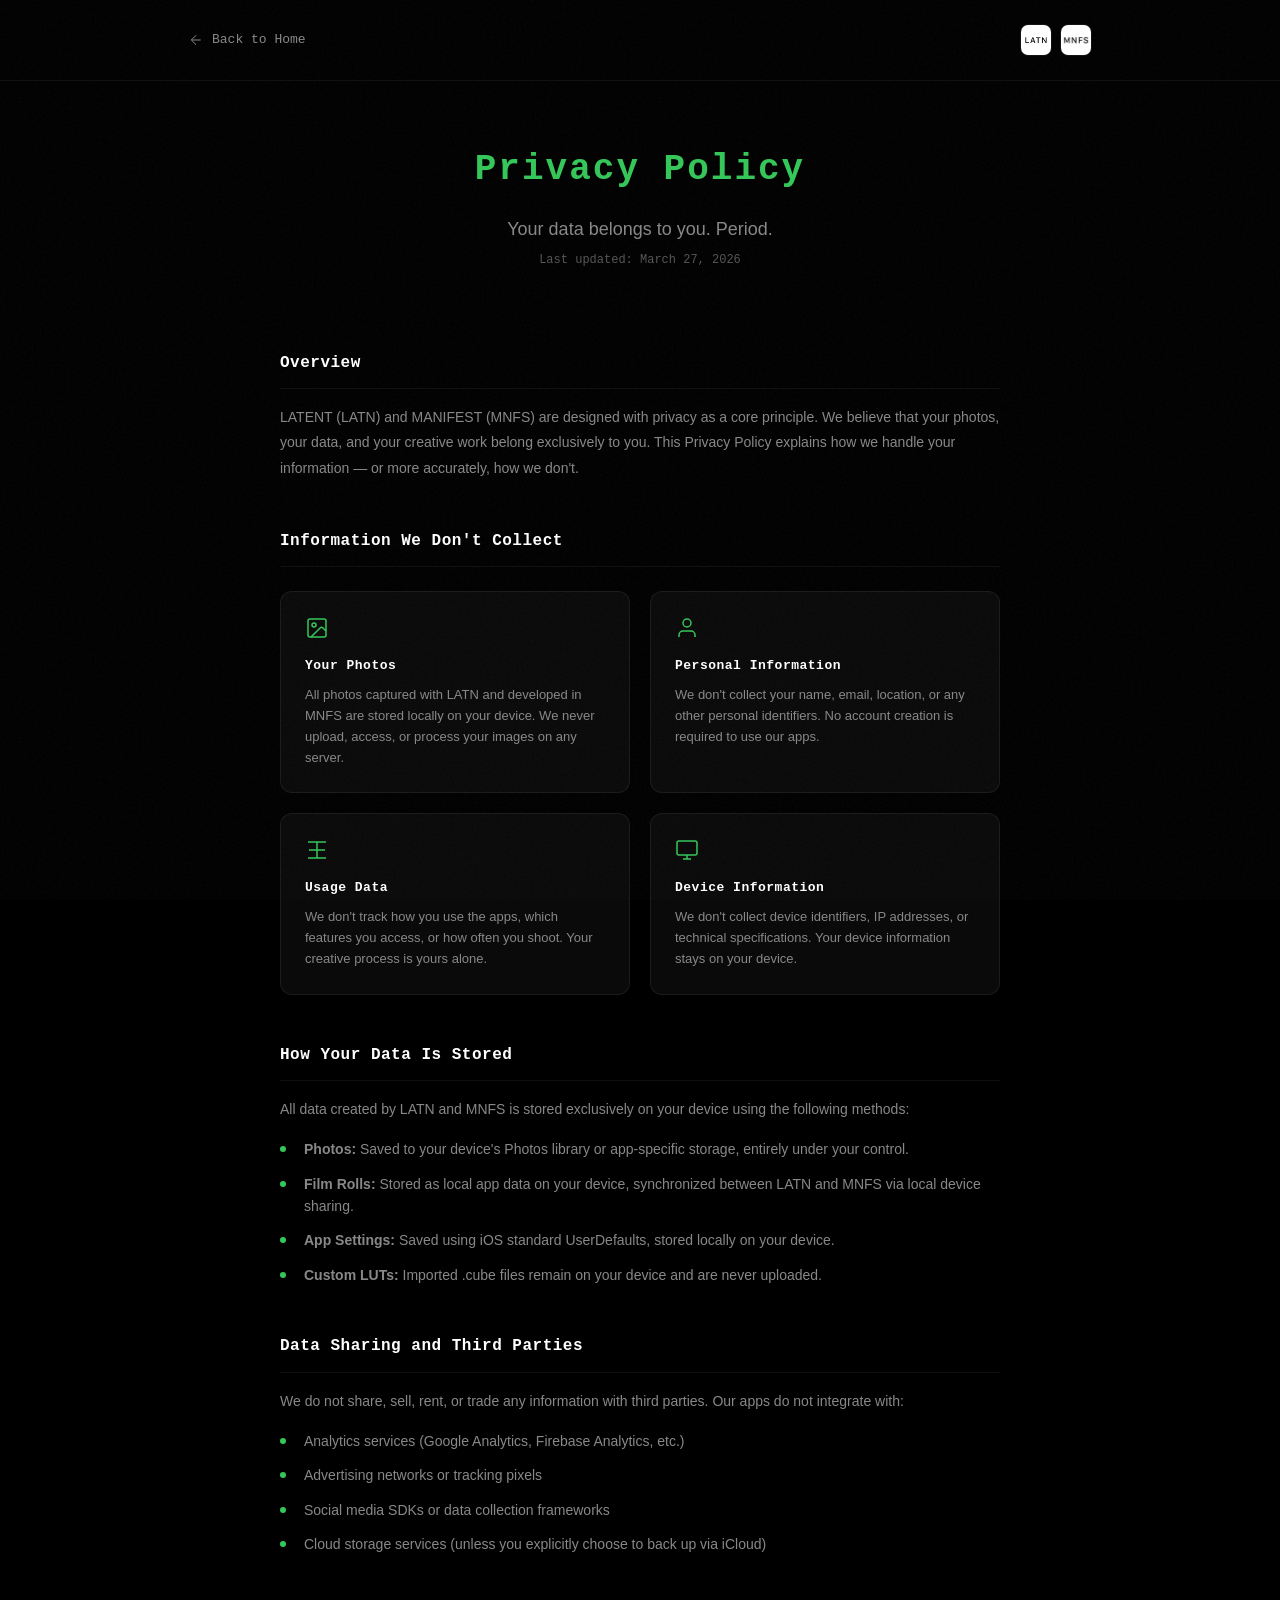
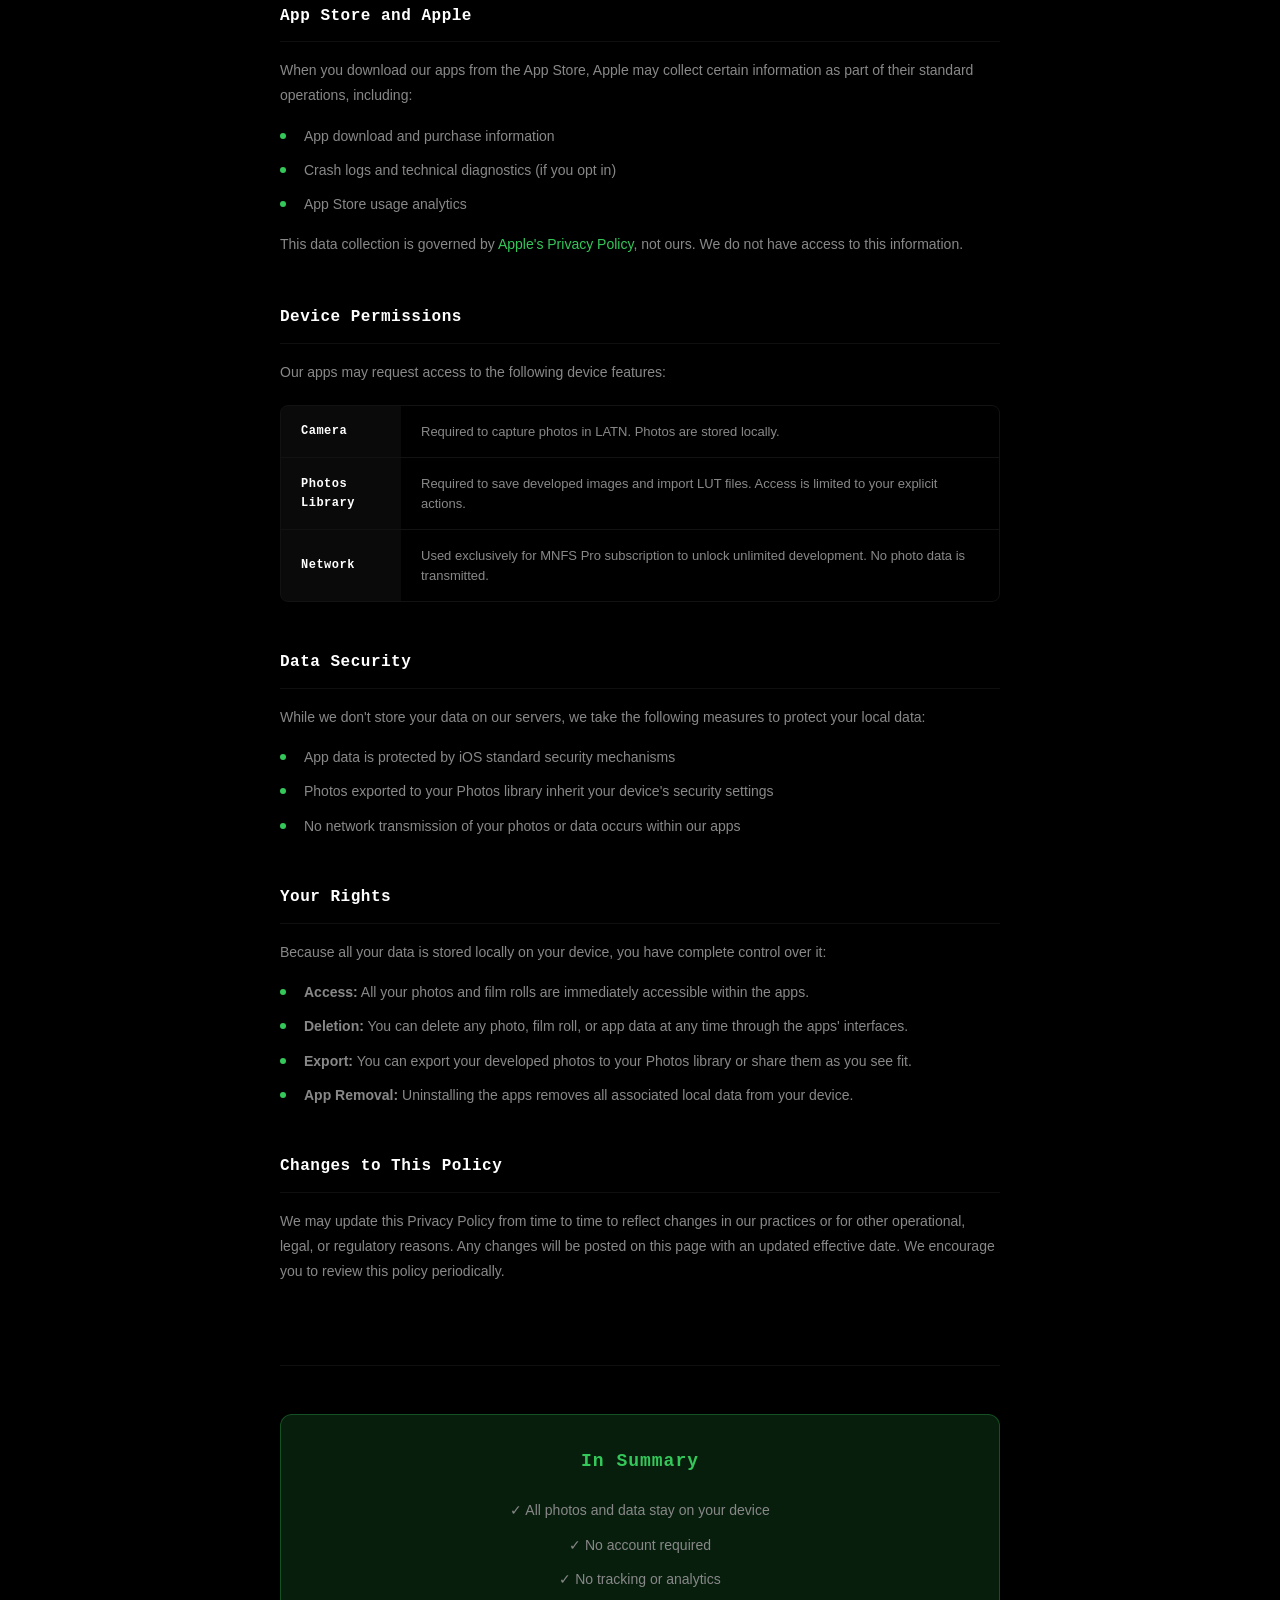
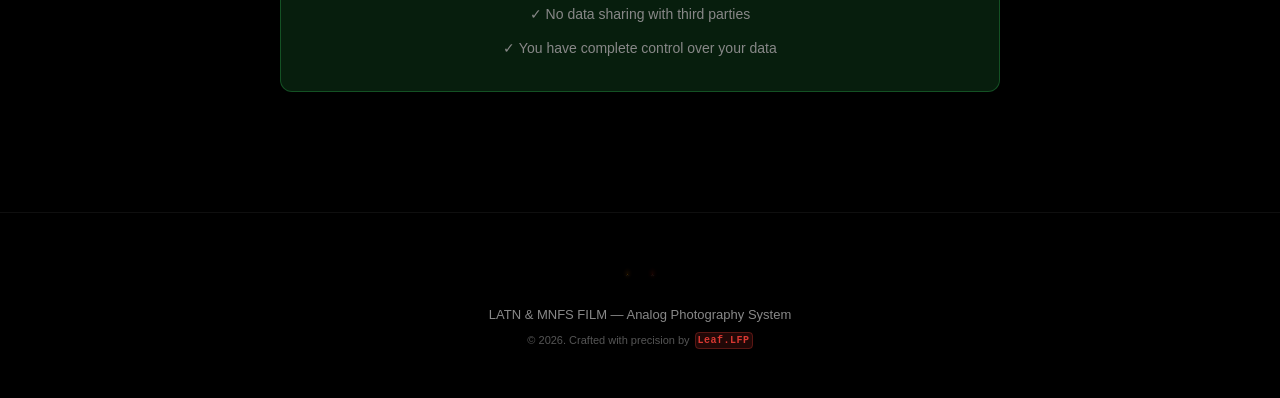
==== commit 64c8e5c4: "Rename MNFT to MNFS across the website - Update all text references from MNFT to MNFS in HTML files " ====
--- a/privacy.html
+++ b/privacy.html
@@ -25,7 +25,7 @@
             </a>
             <div class="header-brand">
                 <img src="assets/images/LATN-W.jpg" alt="LATENT" class="header-icon" />
-                <img src="assets/images/MNFT-W.jpg" alt="MANIFEST" class="header-icon" />
+                <img src="assets/images/MNFS-W.jpg" alt="MANIFEST" class="header-icon" />
             </div>
         </div>
     </header>
@@ -43,7 +43,7 @@
                 <!-- Overview -->
                 <section class="privacy-section-detail">
                     <h2 data-i18n="overview-title">Overview</h2>
-                    <p data-i18n="overview-desc">LATENT (LATN) and MANIFEST (MNFT) are designed with privacy as a core principle. We believe that your photos, your data, and your creative work belong exclusively to you. This Privacy Policy explains how we handle your information — or more accurately, how we don't.</p>
+                    <p data-i18n="overview-desc">LATENT (LATN) and MANIFEST (MNFS) are designed with privacy as a core principle. We believe that your photos, your data, and your creative work belong exclusively to you. This Privacy Policy explains how we handle your information — or more accurately, how we don't.</p>
                 </section>
 
                 <!-- Data Collection -->
@@ -59,7 +59,7 @@
                                 </svg>
                             </div>
                             <h3 data-i18n="collection-photos-title">Your Photos</h3>
-                            <p data-i18n="collection-photos-desc">All photos captured with LATN and developed in MNFT are stored locally on your device. We never upload, access, or process your images on any server.</p>
+                            <p data-i18n="collection-photos-desc">All photos captured with LATN and developed in MNFS are stored locally on your device. We never upload, access, or process your images on any server.</p>
                         </div>
                         <div class="privacy-item">
                             <div class="privacy-item-icon">
@@ -98,10 +98,10 @@
                 <!-- Local Storage -->
                 <section class="privacy-section-detail">
                     <h2 data-i18n="storage-title">How Your Data Is Stored</h2>
-                    <p data-i18n="storage-intro">All data created by LATN and MNFT is stored exclusively on your device using the following methods:</p>
+                    <p data-i18n="storage-intro">All data created by LATN and MNFS is stored exclusively on your device using the following methods:</p>
                     <ul class="privacy-list">
                         <li data-i18n="storage-item1"><strong>Photos:</strong> Saved to your device's Photos library or app-specific storage, entirely under your control.</li>
-                        <li data-i18n="storage-item2"><strong>Film Rolls:</strong> Stored as local app data on your device, synchronized between LATN and MNFT via local device sharing.</li>
+                        <li data-i18n="storage-item2"><strong>Film Rolls:</strong> Stored as local app data on your device, synchronized between LATN and MNFS via local device sharing.</li>
                         <li data-i18n="storage-item3"><strong>App Settings:</strong> Saved using iOS standard UserDefaults, stored locally on your device.</li>
                         <li data-i18n="storage-item4"><strong>Custom LUTs:</strong> Imported .cube files remain on your device and are never uploaded.</li>
                     </ul>
@@ -146,7 +146,7 @@
                         </div>
                         <div class="permission-row">
                             <div class="permission-name" data-i18n="perm-network">Network</div>
-                            <div class="permission-purpose" data-i18n="perm-network-desc">Used exclusively for MNFT Pro subscription to unlock unlimited development. No photo data is transmitted.</div>
+                            <div class="permission-purpose" data-i18n="perm-network-desc">Used exclusively for MNFS Pro subscription to unlock unlimited development. No photo data is transmitted.</div>
                         </div>
                     </div>
                 </section>
@@ -203,9 +203,9 @@
             <div class="footer-content">
                 <div class="footer-brand">
                     <img src="assets/images/LATN-LD.jpg" alt="LATENT" class="footer-logo" />
-                    <img src="assets/images/MNFT-LD.jpg" alt="MANIFEST" class="footer-logo" />
+                    <img src="assets/images/MNFS-LD.jpg" alt="MANIFEST" class="footer-logo" />
                 </div>
-                <p class="footer-text">LATN & MNFT FILM — <span data-i18n="footer-text">Analog Photography System</span></p>
+                <p class="footer-text">LATN & MNFS FILM — <span data-i18n="footer-text">Analog Photography System</span></p>
                 <p class="footer-copyright">&copy; 2026. Crafted with precision by <a href="https://xhslink.com/m/6R2pUaW3pdJ" target="_blank" rel="noopener noreferrer" class="app-tag app-tag--manifest">Leaf.LFP</a></p>
             </div>
         </div>
@@ -221,10 +221,10 @@
                 'privacy-subtitle': '你的数据只属于你。仅此而已。',
                 'privacy-date': '最后更新：2026年3月27日',
                 'overview-title': '概述',
-                'overview-desc': 'LATENT (LATN) 和 MANIFEST (MNFT) 将隐私作为核心设计原则。我们相信你的照片、数据和创作成果完全属于你。本隐私政策说明了我们如何处理你的信息——更准确地说，是我们如何不处理你的信息。',
+                'overview-desc': 'LATENT (LATN) 和 MANIFEST (MNFS) 将隐私作为核心设计原则。我们相信你的照片、数据和创作成果完全属于你。本隐私政策说明了我们如何处理你的信息——更准确地说，是我们如何不处理你的信息。',
                 'collection-title': '我们不收集的信息',
                 'collection-photos-title': '你的照片',
-                'collection-photos-desc': '所有使用 LATN 拍摄并在 MNFT 中冲洗的照片都存储在你的设备本地。我们从不将图片上传到任何服务器，也不访问或处理你的图像。',
+                'collection-photos-desc': '所有使用 LATN 拍摄并在 MNFS 中冲洗的照片都存储在你的设备本地。我们从不将图片上传到任何服务器，也不访问或处理你的图像。',
                 'collection-personal-title': '个人信息',
                 'collection-personal-desc': '我们不收集你的姓名、邮箱、位置或任何其他个人识别信息。使用我们的应用无需创建账户。',
                 'collection-usage-title': '使用数据',
@@ -232,9 +232,9 @@
                 'collection-device-title': '设备信息',
                 'collection-device-desc': '我们不收集设备标识符、IP 地址或技术规格。你的设备信息保留在你的设备上。',
                 'storage-title': '数据如何存储',
-                'storage-intro': 'LATN 和 MNFT 创建的所有数据都仅存储在你的设备上，使用以下方式：',
+                'storage-intro': 'LATN 和 MNFS 创建的所有数据都仅存储在你的设备上，使用以下方式：',
                 'storage-item1': '<strong>照片：</strong>保存到你的设备照片库或应用专属存储空间，完全由你控制。',
-                'storage-item2': '<strong>胶卷：</strong>作为本地应用数据存储在你的设备上，通过本地设备共享在 LATN 和 MNFT 之间同步。',
+                'storage-item2': '<strong>胶卷：</strong>作为本地应用数据存储在你的设备上，通过本地设备共享在 LATN 和 MNFS 之间同步。',
                 'storage-item3': '<strong>应用设置：</strong>使用 iOS 标准 UserDefaults 保存，存储在设备本地。',
                 'storage-item4': '<strong>自定义 LUT：</strong>导入的 .cube 文件保留在你的设备上，从不上传。',
                 'sharing-title': '数据分享与第三方',
@@ -256,7 +256,7 @@
                 'perm-photos': '照片库',
                 'perm-photos-desc': '保存冲洗后的图像和导入 LUT 文件所需。访问仅限于你的明确操作。',
                 'perm-network': '网络访问',
-                'perm-network-desc': '仅用于 MNFT Pro 订阅以解锁无限冲洗数量。不传输任何照片数据。',
+                'perm-network-desc': '仅用于 MNFS Pro 订阅以解锁无限冲洗数量。不传输任何照片数据。',
                 'security-title': '数据安全',
                 'security-desc': '虽然我们不在服务器上存储你的数据，但我们采取以下措施保护你的本地数据：',
                 'security-item1': '应用数据受 iOS 标准安全机制保护',
@@ -290,10 +290,10 @@
                 'privacy-subtitle': 'Your data belongs to you. Period.',
                 'privacy-date': 'Last updated: March 27, 2026',
                 'overview-title': 'Overview',
-                'overview-desc': 'LATENT (LATN) and MANIFEST (MNFT) are designed with privacy as a core principle. We believe that your photos, your data, and your creative work belong exclusively to you. This Privacy Policy explains how we handle your information — or more accurately, how we don\'t.',
+                'overview-desc': 'LATENT (LATN) and MANIFEST (MNFS) are designed with privacy as a core principle. We believe that your photos, your data, and your creative work belong exclusively to you. This Privacy Policy explains how we handle your information — or more accurately, how we don\'t.',
                 'collection-title': 'Information We Don\'t Collect',
                 'collection-photos-title': 'Your Photos',
-                'collection-photos-desc': 'All photos captured with LATN and developed in MNFT are stored locally on your device. We never upload, access, or process your images on any server.',
+                'collection-photos-desc': 'All photos captured with LATN and developed in MNFS are stored locally on your device. We never upload, access, or process your images on any server.',
                 'collection-personal-title': 'Personal Information',
                 'collection-personal-desc': 'We don\'t collect your name, email, location, or any other personal identifiers. No account creation is required to use our apps.',
                 'collection-usage-title': 'Usage Data',
@@ -301,9 +301,9 @@
                 'collection-device-title': 'Device Information',
                 'collection-device-desc': 'We don\'t collect device identifiers, IP addresses, or technical specifications. Your device information stays on your device.',
                 'storage-title': 'How Your Data Is Stored',
-                'storage-intro': 'All data created by LATN and MNFT is stored exclusively on your device using the following methods:',
+                'storage-intro': 'All data created by LATN and MNFS is stored exclusively on your device using the following methods:',
                 'storage-item1': '<strong>Photos:</strong> Saved to your device\'s Photos library or app-specific storage, entirely under your control.',
-                'storage-item2': '<strong>Film Rolls:</strong> Stored as local app data on your device, synchronized between LATN and MNFT via local device sharing.',
+                'storage-item2': '<strong>Film Rolls:</strong> Stored as local app data on your device, synchronized between LATN and MNFS via local device sharing.',
                 'storage-item3': '<strong>App Settings:</strong> Saved using iOS standard UserDefaults, stored locally on your device.',
                 'storage-item4': '<strong>Custom LUTs:</strong> Imported .cube files remain on your device and are never uploaded.',
                 'sharing-title': 'Data Sharing and Third Parties',
@@ -325,7 +325,7 @@
                 'perm-photos': 'Photos Library',
                 'perm-photos-desc': 'Required to save developed images and import LUT files. Access is limited to your explicit actions.',
                 'perm-network': 'Network',
-                'perm-network-desc': 'Used exclusively for MNFT Pro subscription to unlock unlimited development. No photo data is transmitted.',
+                'perm-network-desc': 'Used exclusively for MNFS Pro subscription to unlock unlimited development. No photo data is transmitted.',
                 'security-title': 'Data Security',
                 'security-desc': 'While we don\'t store your data on our servers, we take the following measures to protect your local data:',
                 'security-item1': 'App data is protected by iOS standard security mechanisms',
--- a/css/style.css
+++ b/css/style.css
@@ -26,8 +26,8 @@
     --color-text-muted: #555555;
     --color-divider: rgba(255,255,255,0.06);
 
-    --font-mono: "SF Mono", "Monaco", "Consolas", "Liberation Mono", monospace;
-    --font-system: -apple-system, BlinkMacSystemFont, "SF Pro Display", "Segoe UI", Roboto, "Helvetica Neue", Arial, sans-serif;
+    --font-mono: "SF Mono", "Monaco", "Consolas", "Liberation Mono", "PingFang SC", "Hiragino Sans GB", "Microsoft YaHei", monospace;
+    --font-system: -apple-system, BlinkMacSystemFont, "SF Pro Display", "PingFang SC", "Hiragino Sans GB", "Segoe UI", Roboto, "Helvetica Neue", Arial, sans-serif;
 
     --container-max: 960px;
     --section-gap: 120px;
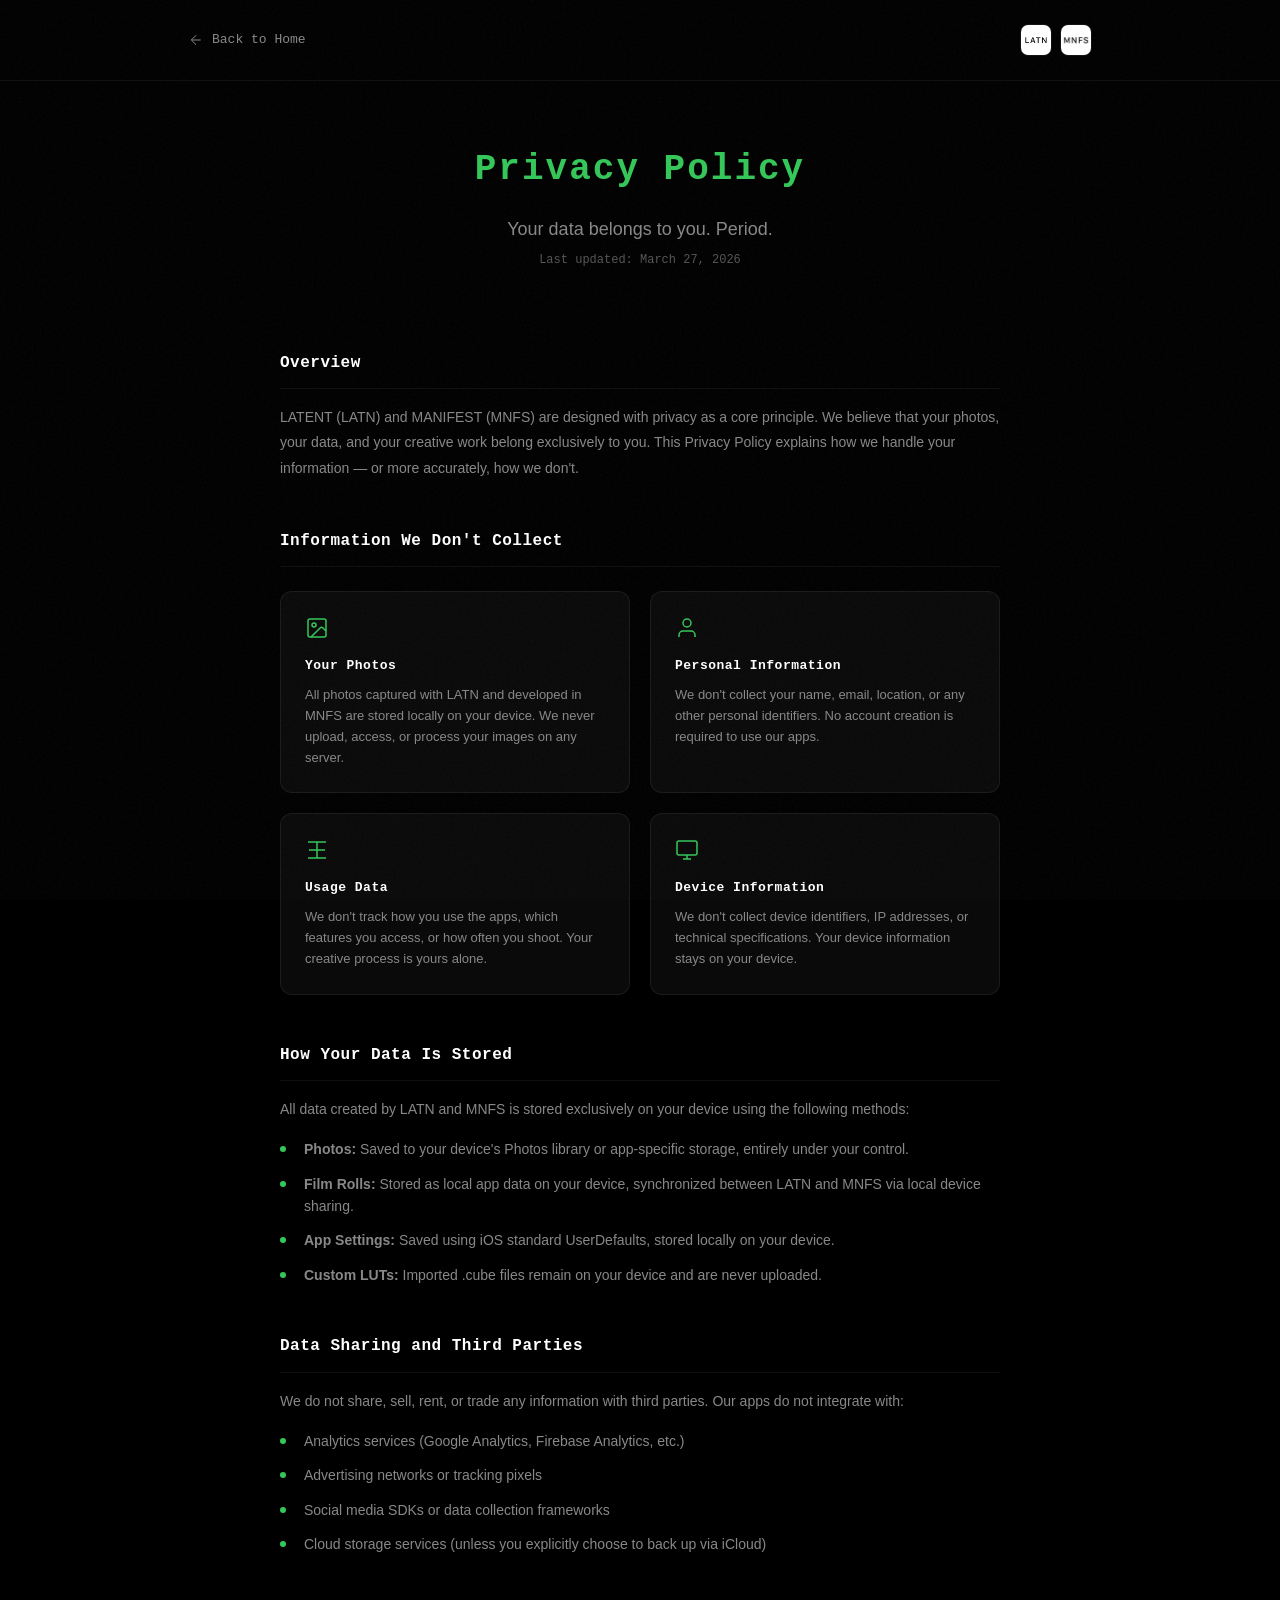
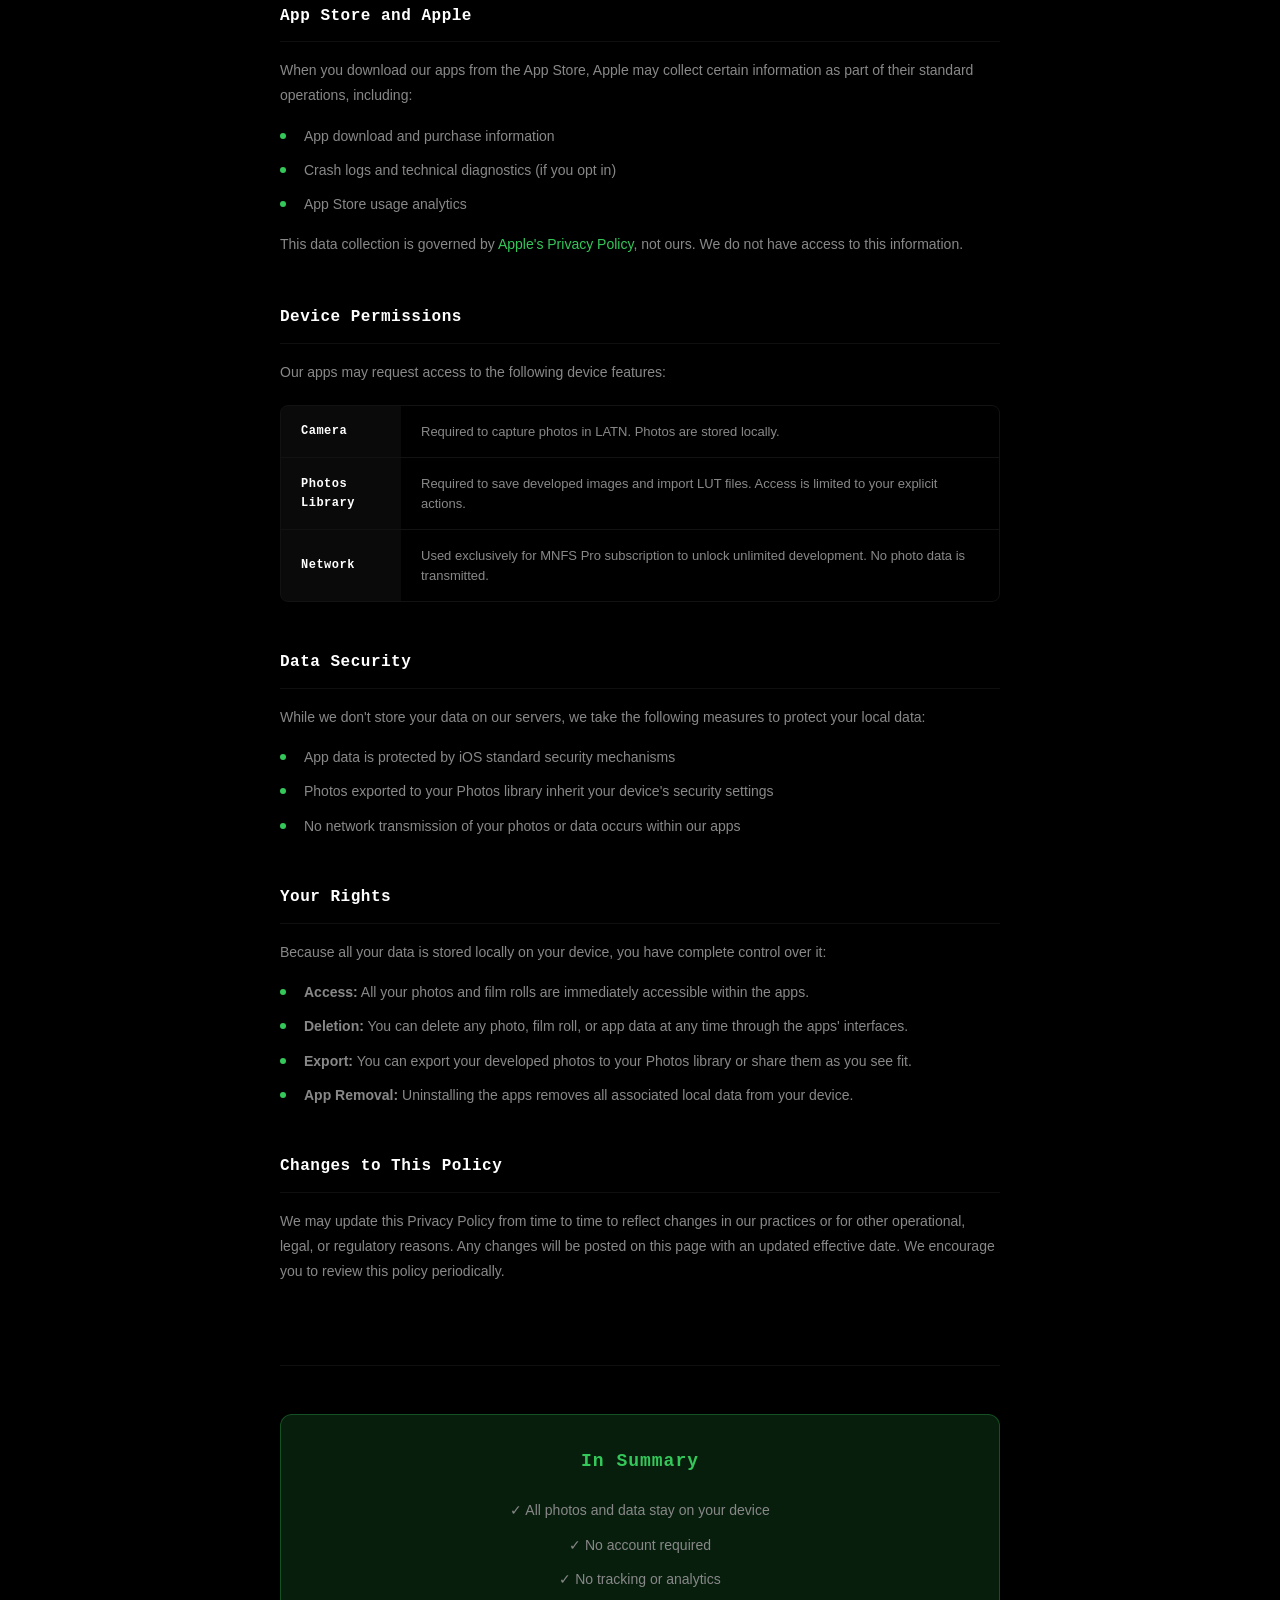
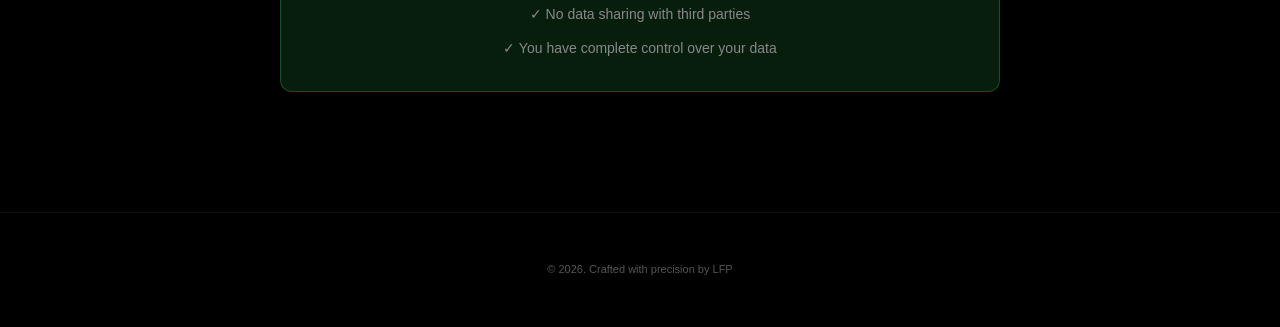
==== commit 78e911ba: "优化官网文案和样式 - 首页三大理念文案精炼（延迟满足→治愈快门焦虑等） - 隐私政策三点描述精简 - Workflow、Download 区域多语言适配 - Hero 双向箭头样式优化 - 隐私章节" ====
--- a/privacy.html
+++ b/privacy.html
@@ -198,15 +198,10 @@
     </main>
 
     <!-- Footer -->
-    <footer class="footer privacy-footer">
+    <footer class="footer">
         <div class="container">
             <div class="footer-content">
-                <div class="footer-brand">
-                    <img src="assets/images/LATN-LD.jpg" alt="LATENT" class="footer-logo" />
-                    <img src="assets/images/MNFS-LD.jpg" alt="MANIFEST" class="footer-logo" />
-                </div>
-                <p class="footer-text">LATN & MNFS FILM — <span data-i18n="footer-text">Analog Photography System</span></p>
-                <p class="footer-copyright">&copy; 2026. Crafted with precision by <a href="https://xhslink.com/m/6R2pUaW3pdJ" target="_blank" rel="noopener noreferrer" class="app-tag app-tag--manifest">Leaf.LFP</a></p>
+                <p class="footer-copyright">&copy; 2026. Crafted with precision by LFP</p>
             </div>
         </div>
     </footer>
--- a/css/style.css
+++ b/css/style.css
@@ -121,6 +121,9 @@
 
 .hero-icon-connector {
     color: rgba(255,255,255,0.2);
+    align-self: center;
+    display: flex;
+    align-items: center;
 }
 
 .hero-title {
@@ -141,10 +144,54 @@
     display: flex;
     align-items: center;
     justify-content: center;
-    gap: 6px;
-    margin-bottom: 24px;
+    gap: 8px;
+    margin-bottom: 32px;
     opacity: 0;
     animation: fadeUp 1s ease forwards 0.6s;
+    white-space: nowrap;
+    flex-wrap: nowrap;
+}
+
+.hero-brand-tags .brand-tag,
+.hero-brand-tags .brand-tag-plus {
+    white-space: nowrap;
+}
+
+@media (max-width: 480px) {
+    .hero-brand-tags {
+        gap: 4px;
+        width: 100%;
+        justify-content: center;
+    }
+    .hero-brand-tags .brand-tag {
+        font-size: 9px;
+        letter-spacing: 1px;
+    }
+    .hero-brand-tags .brand-tag-plus {
+        font-size: 9px;
+    }
+    .hero-tagline-merged {
+        font-size: 9px;
+        letter-spacing: 1px;
+    }
+}
+
+@media (max-width: 360px) {
+    .hero-brand-tags .brand-tag,
+    .hero-brand-tags .brand-tag-plus,
+    .hero-tagline-merged {
+        font-size: 8px;
+        letter-spacing: 0.5px;
+    }
+    .hero-brand-tags {
+        gap: 3px;
+    }
+}
+
+.hero-tagline-merged {
+    color: rgba(255,255,255,0.9);
+    letter-spacing: 2px;
+    white-space: nowrap;
 }
 
 .brand-tag {
@@ -189,6 +236,28 @@
     animation: fadeIn 1s ease forwards 1.2s;
 }
 
+.hero-download-btn {
+    display: inline-flex;
+    align-items: center;
+    gap: 10px;
+    padding: 12px 24px;
+    background: #f5f5f5;
+    color: #000;
+    border: none;
+    border-radius: 10px;
+    cursor: pointer;
+    transition: all 0.2s ease;
+    text-decoration: none;
+    margin-top: 32px;
+    opacity: 0;
+    animation: fadeUp 1s ease forwards 1.2s;
+}
+
+.hero-download-btn:hover {
+    background: #ffffff;
+    transform: scale(1.03);
+}
+
 .scroll-indicator {
     position: absolute;
     bottom: 40px;
@@ -252,6 +321,11 @@
 .label-text--orange { color: rgba(255,149,0,0.8); }
 .label-text--red { color: rgba(217,56,50,0.8); }
 .label-text--green { color: rgba(52,199,89,0.8); }
+.label-text--white,
+.label-text.label-text--white {
+    color: rgba(255,255,255,0.9) !important;
+    text-transform: uppercase;
+}
 
 /* ========================================
    Philosophy Section
@@ -771,71 +845,64 @@
     background: rgba(255,255,255,0.2);
 }
 
-/* ========================================
-   Workflow Section
-   ======================================== */
-.workflow-section {
-    background: var(--color-bg);
-}
-
-.workflow-timeline {
+/* ========================================   Workflow Section   ======================================== */.workflow-section {    background: var(--color-bg);}
+
+.workflow-cards {
+    display: flex;
+    flex-direction: column;
+    gap: 0;
     padding: 24px;
     background: var(--color-surface);
     border: 1px solid var(--color-surface-border);
     border-radius: 12px;
 }
 
-.workflow-step {
-    display: flex;
-    align-items: center;
-    gap: 20px;
-}
-
-.step-circle {
+.workflow-card {
+    display: flex;
+    flex-direction: row;
+    align-items: flex-start;
+    gap: 14px;
+}
+
+.workflow-icon {
     flex-shrink: 0;
-    width: 36px;
-    height: 36px;
-    border-radius: 50%;
-    background: var(--color-orange-dim);
-    border: 1px solid var(--color-orange-border);
-    display: flex;
-    align-items: center;
-    justify-content: center;
-}
-
-.step-circle span {
-    font-family: var(--font-mono);
-    font-size: 10px;
-    font-weight: 700;
+    width: 20px;
+    height: 20px;
     color: var(--color-orange);
 }
 
-.step-body h3 {
+.workflow-icon svg {
+    width: 18px;
+    height: 18px;
+    display: block;
+}
+
+.workflow-card h3 {
     font-family: var(--font-mono);
     font-size: 13px;
-    font-weight: 700;
+    font-weight: 600;
     letter-spacing: 0.5px;
-    margin-bottom: 4px;
-}
-
-.step-body p {
+    margin-bottom: 5px;
+    color: var(--color-text);
+}
+
+.workflow-card p {
     font-size: 12px;
     color: var(--color-text-secondary);
-    line-height: 1.6;
-}
-
-.step-connector-line {
-    width: 1px;
-    height: 28px;
-    background: rgba(255,149,0,0.25);
-    margin-left: 17px;
+    line-height: 1.7;
+}
+
+.workflow-cards .divider-line {
+    height: 1px;
+    background: var(--color-divider);
+    margin: 16px 0;
 }
 
 /* ========================================
    Privacy Section
    ======================================== */
 .privacy-section {
-    background: var(--color-bg-alt);
+    background: var(--color-bg);
 }
 
 .privacy-learn-more {
@@ -859,10 +926,11 @@
 @media (max-width: 640px) {
     .section-label {
         flex-wrap: wrap;
+        justify-content: space-between;
     }
 
     .privacy-learn-more {
-        margin-left: 22px;
+        margin-left: auto;
         margin-top: 8px;
     }
 }
@@ -919,43 +987,22 @@
 
 .download-content {
     text-align: center;
-    max-width: 480px;
+    max-width: 600px;
     margin: 0 auto;
 }
 
-.download-icons {
-    display: flex;
-    justify-content: center;
-    gap: 16px;
-    margin-bottom: 32px;
-}
-
-.download-app-icon {
-    width: 64px;
-    height: 64px;
-    border-radius: 16px;
-    border: 1px solid var(--color-surface-border);
-}
-
 .download-title {
-    font-size: clamp(20px, 5vw, 28px);
+    font-size: clamp(24px, 5vw, 32px);
     font-weight: 500;
-    letter-spacing: 0.05em;
-    margin-bottom: 12px;
-}
-
-.download-subtitle {
-    font-size: 13px;
-    color: var(--color-text-secondary);
-    margin-bottom: 32px;
-    line-height: 1.7;
+    letter-spacing: 0.02em;
+    margin-bottom: 16px;
 }
 
 .download-btn {
     display: inline-flex;
     align-items: center;
-    gap: 12px;
-    padding: 14px 28px;
+    gap: 10px;
+    padding: 10px 20px;
     background: #f5f5f5;
     color: #000;
     border: none;
@@ -963,6 +1010,7 @@
     cursor: pointer;
     transition: all 0.2s ease;
     margin-bottom: 16px;
+    text-decoration: none;
 }
 
 .download-btn:hover {
@@ -971,8 +1019,8 @@
 }
 
 .app-store-icon {
-    width: 24px;
-    height: 24px;
+    width: 32px;
+    height: 32px;
 }
 
 .btn-text {
@@ -990,6 +1038,53 @@
 .btn-text-large {
     font-size: 16px;
     font-weight: 600;
+}
+
+/* Two download buttons row */
+.download-apps-container {
+    display: flex;
+    align-items: center;
+    justify-content: center;
+    gap: 48px;
+    margin: 40px 0;
+}
+
+.download-app-column {
+    display: flex;
+    flex-direction: column;
+    align-items: center;
+    gap: 12px;
+    min-width: 160px;
+}
+
+.download-showcase-icon {
+    width: 80px;
+    height: 80px;
+    border-radius: 18px;
+    border: 1px solid rgba(255,255,255,0.1);
+    box-shadow: 0 8px 32px rgba(0,0,0,0.3);
+}
+
+.download-showcase-name {
+    font-family: var(--font-mono);
+    font-size: 14px;
+    font-weight: 600;
+    letter-spacing: 1px;
+    color: var(--color-text-primary);
+    margin-top: 4px;
+}
+
+.download-showcase-role {
+    font-size: 12px;
+    color: var(--color-text-secondary);
+    margin-bottom: 16px;
+}
+
+.download-divider-vertical {
+    width: 1px;
+    height: 140px;
+    background: linear-gradient(to bottom, transparent, rgba(255,255,255,0.2), transparent);
+    align-self: center;
 }
 
 .download-note {
@@ -1139,5 +1234,27 @@
     .download-btn {
         width: 100%;
         justify-content: center;
-    }
-}
+        max-width: 280px;
+    }
+
+    .download-apps-container {
+        flex-direction: column;
+        gap: 24px;
+    }
+
+    .download-divider-vertical {
+        width: 100px;
+        height: 1px;
+        background: linear-gradient(to right, transparent, rgba(255,255,255,0.2), transparent);
+    }
+
+    .download-showcase-icon {
+        width: 64px;
+        height: 64px;
+        border-radius: 14px;
+    }
+
+    .download-showcase-role {
+        margin-bottom: 12px;
+    }
+}
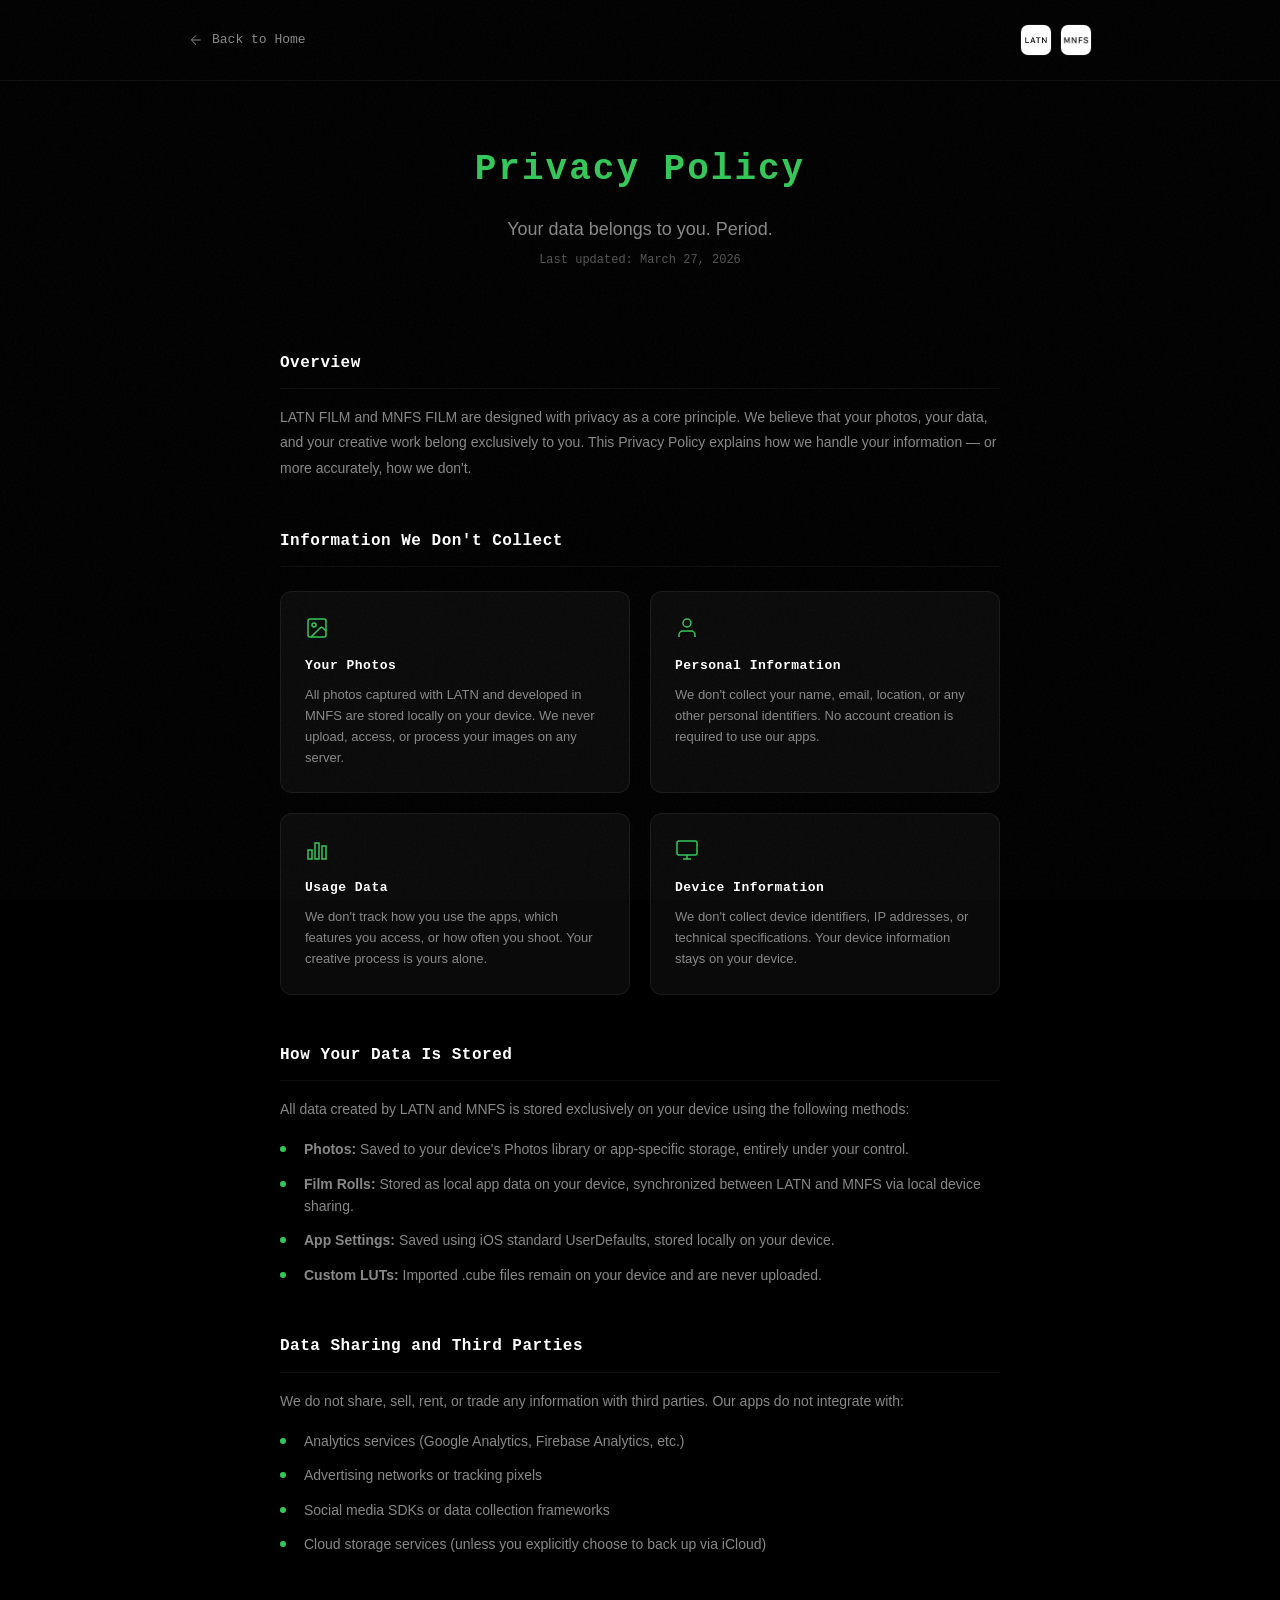
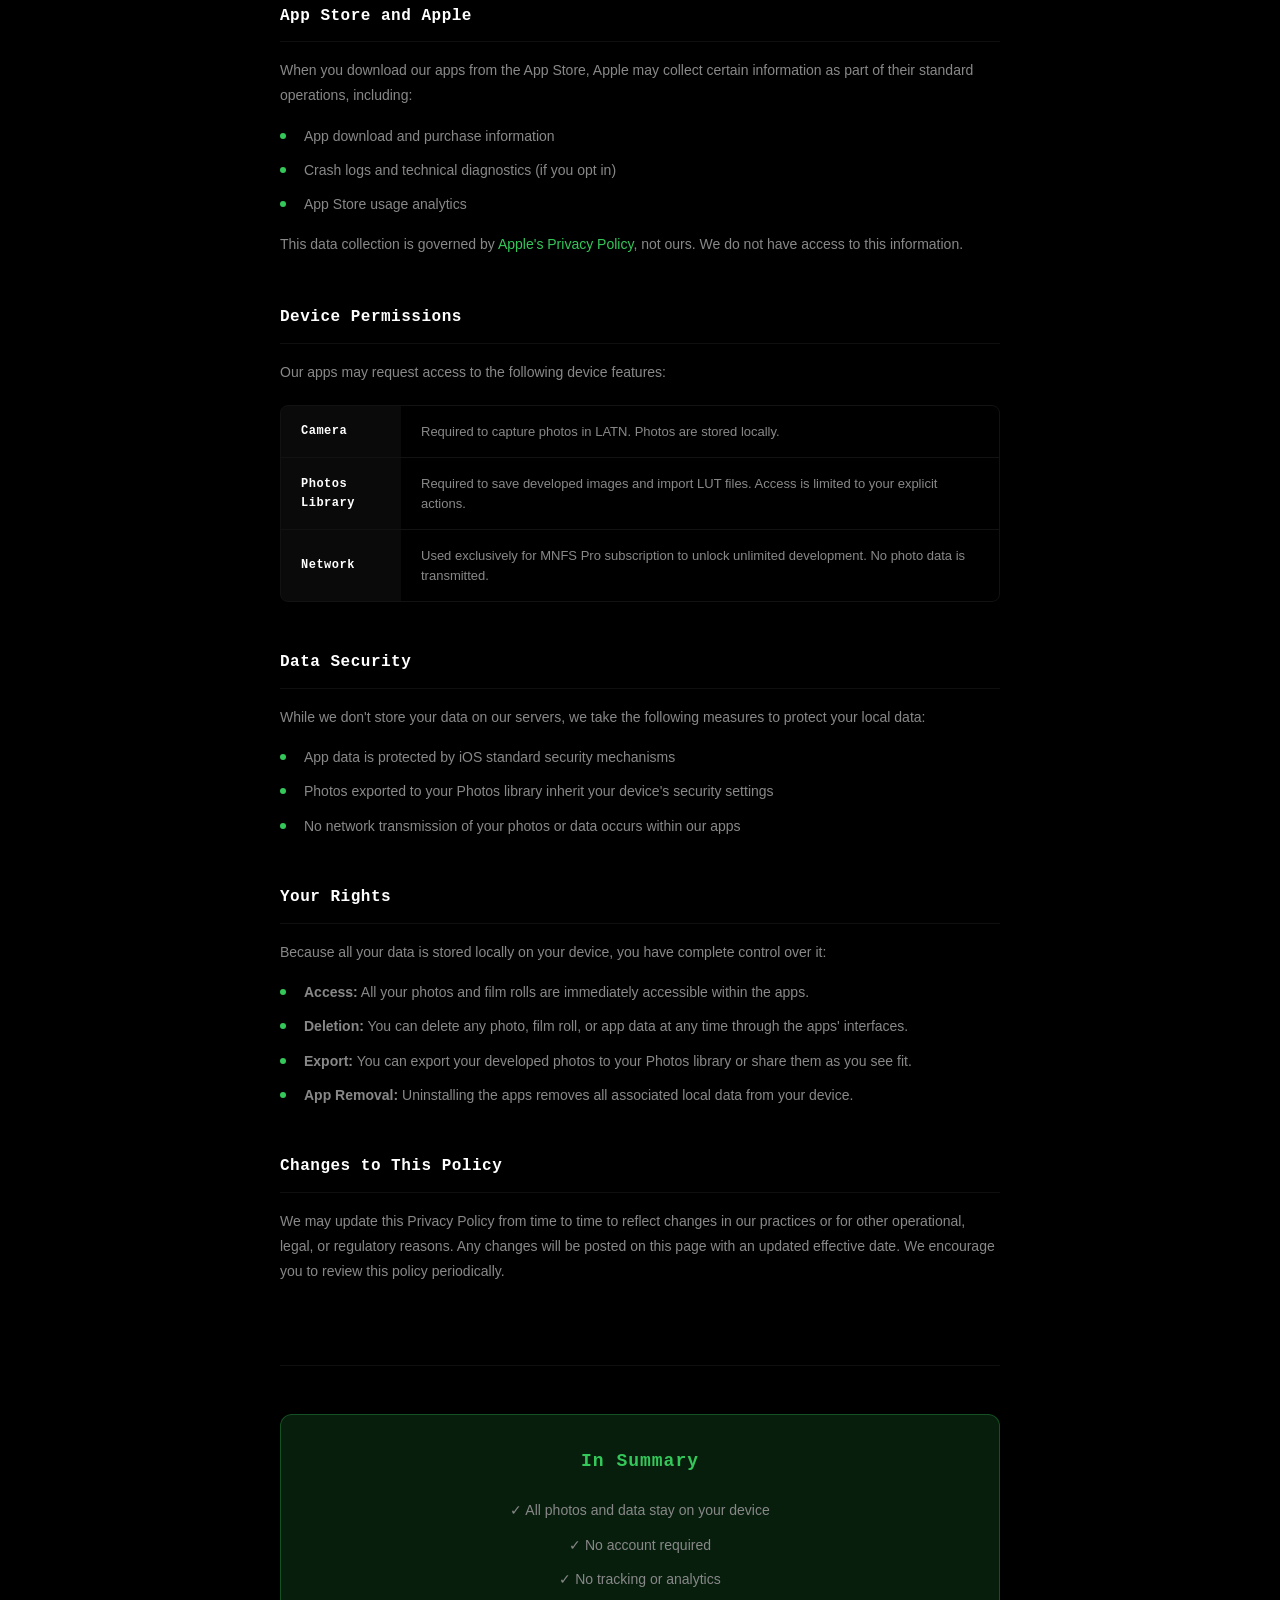
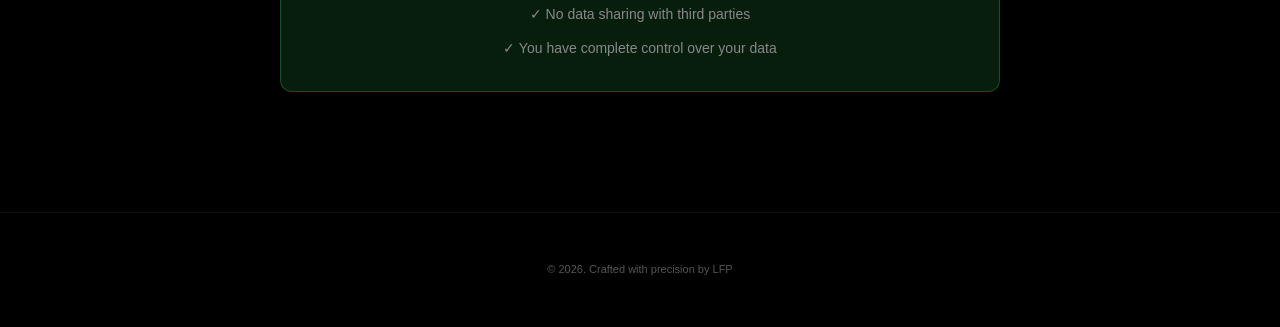
==== commit af110bdd: "fix: 隐私章节卡片布局和品牌名称统一 - 首页隐私卡片改为 auto-fit 布局，单卡片时横向铺满 - 隐私页权限表格添加 width: 100% - 更换使用数据卡片异常图标为柱状图 - 统一" ====
--- a/privacy.html
+++ b/privacy.html
@@ -74,8 +74,9 @@
                         <div class="privacy-item">
                             <div class="privacy-item-icon">
                                 <svg viewBox="0 0 24 24" fill="none" stroke="currentColor" stroke-width="1.5">
-                                    <path d="M12 20h9M12 20V4m0 16l-9 0M12 4l9 0M12 4l-9 0"/>
-                                    <line x1="4" y1="12" x2="20" y2="12"/>
+                                    <rect x="3" y="12" width="4" height="9"/>
+                                    <rect x="10" y="5" width="4" height="16"/>
+                                    <rect x="17" y="8" width="4" height="13"/>
                                 </svg>
                             </div>
                             <h3 data-i18n="collection-usage-title">Usage Data</h3>
@@ -216,7 +217,7 @@
                 'privacy-subtitle': '你的数据只属于你。仅此而已。',
                 'privacy-date': '最后更新：2026年3月27日',
                 'overview-title': '概述',
-                'overview-desc': 'LATENT (LATN) 和 MANIFEST (MNFS) 将隐私作为核心设计原则。我们相信你的照片、数据和创作成果完全属于你。本隐私政策说明了我们如何处理你的信息——更准确地说，是我们如何不处理你的信息。',
+                'overview-desc': 'LATN FILM 和 MNFS FILM 将隐私作为核心设计原则。我们相信你的照片、数据和创作成果完全属于你。本隐私政策说明了我们如何处理你的信息——更准确地说，是我们如何不处理你的信息。',
                 'collection-title': '我们不收集的信息',
                 'collection-photos-title': '你的照片',
                 'collection-photos-desc': '所有使用 LATN 拍摄并在 MNFS 中冲洗的照片都存储在你的设备本地。我们从不将图片上传到任何服务器，也不访问或处理你的图像。',
@@ -285,7 +286,7 @@
                 'privacy-subtitle': 'Your data belongs to you. Period.',
                 'privacy-date': 'Last updated: March 27, 2026',
                 'overview-title': 'Overview',
-                'overview-desc': 'LATENT (LATN) and MANIFEST (MNFS) are designed with privacy as a core principle. We believe that your photos, your data, and your creative work belong exclusively to you. This Privacy Policy explains how we handle your information — or more accurately, how we don\'t.',
+                'overview-desc': 'LATN FILM and MNFS FILM are designed with privacy as a core principle. We believe that your photos, your data, and your creative work belong exclusively to you. This Privacy Policy explains how we handle your information — or more accurately, how we don\'t.',
                 'collection-title': 'Information We Don\'t Collect',
                 'collection-photos-title': 'Your Photos',
                 'collection-photos-desc': 'All photos captured with LATN and developed in MNFS are stored locally on your device. We never upload, access, or process your images on any server.',
--- a/css/style.css
+++ b/css/style.css
@@ -926,7 +926,6 @@
 @media (max-width: 640px) {
     .section-label {
         flex-wrap: wrap;
-        justify-content: space-between;
     }
 
     .privacy-learn-more {
@@ -937,7 +936,7 @@
 
 .privacy-cards {
     display: grid;
-    grid-template-columns: repeat(3, 1fr);
+    grid-template-columns: repeat(auto-fit, minmax(300px, 1fr));
     gap: 20px;
 }
 
--- a/css/privacy.css
+++ b/css/privacy.css
@@ -132,7 +132,7 @@
 /* Grid for collection items */
 .privacy-grid {
     display: grid;
-    grid-template-columns: repeat(2, 1fr);
+    grid-template-columns: repeat(auto-fit, minmax(280px, 1fr));
     gap: 20px;
     margin-top: 24px;
 }
@@ -147,6 +147,10 @@
 
 .privacy-item:hover {
     border-color: rgba(52, 199, 89, 0.3);
+}
+
+.privacy-item:only-child {
+    grid-column: 1 / -1;
 }
 
 .privacy-item-icon {
@@ -209,6 +213,7 @@
 
 /* Permissions Table */
 .permissions-table {
+    width: 100%;
     margin: 20px 0;
     border: 1px solid var(--color-surface-border);
     border-radius: 8px;
